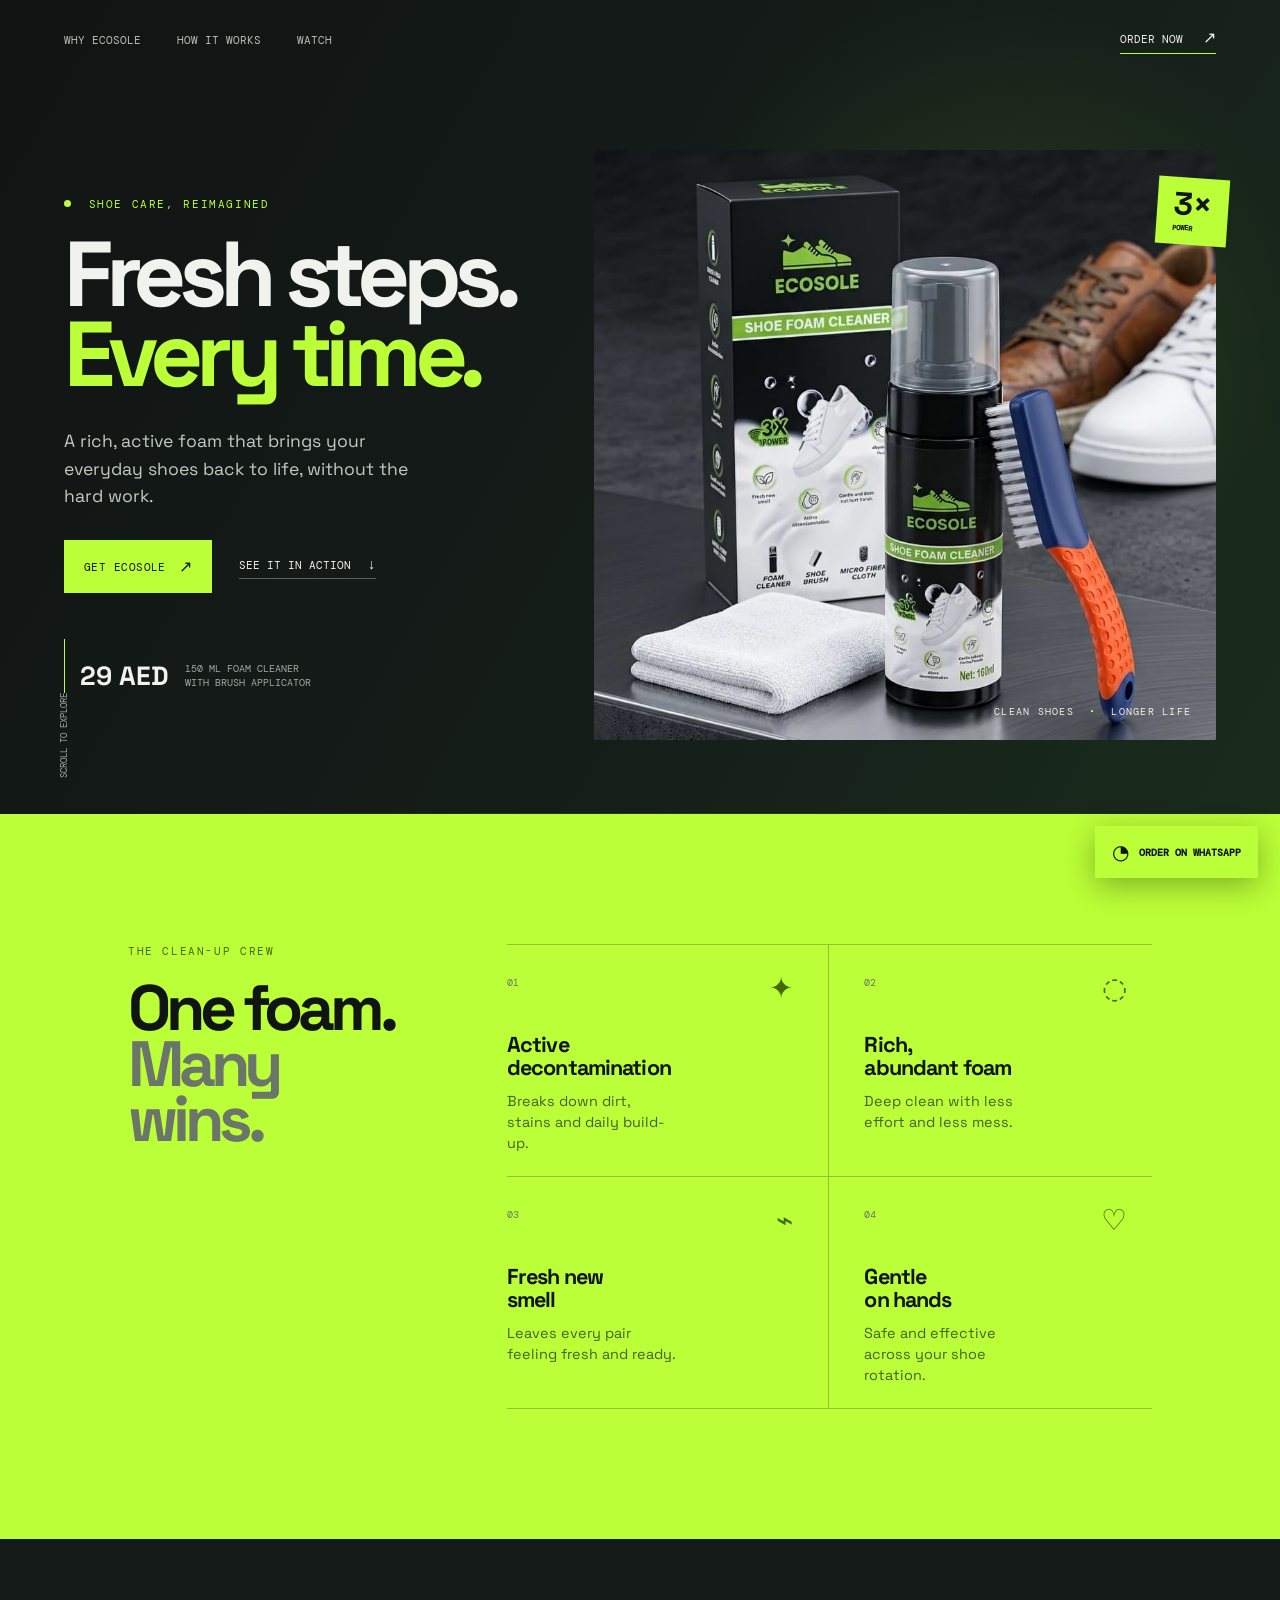
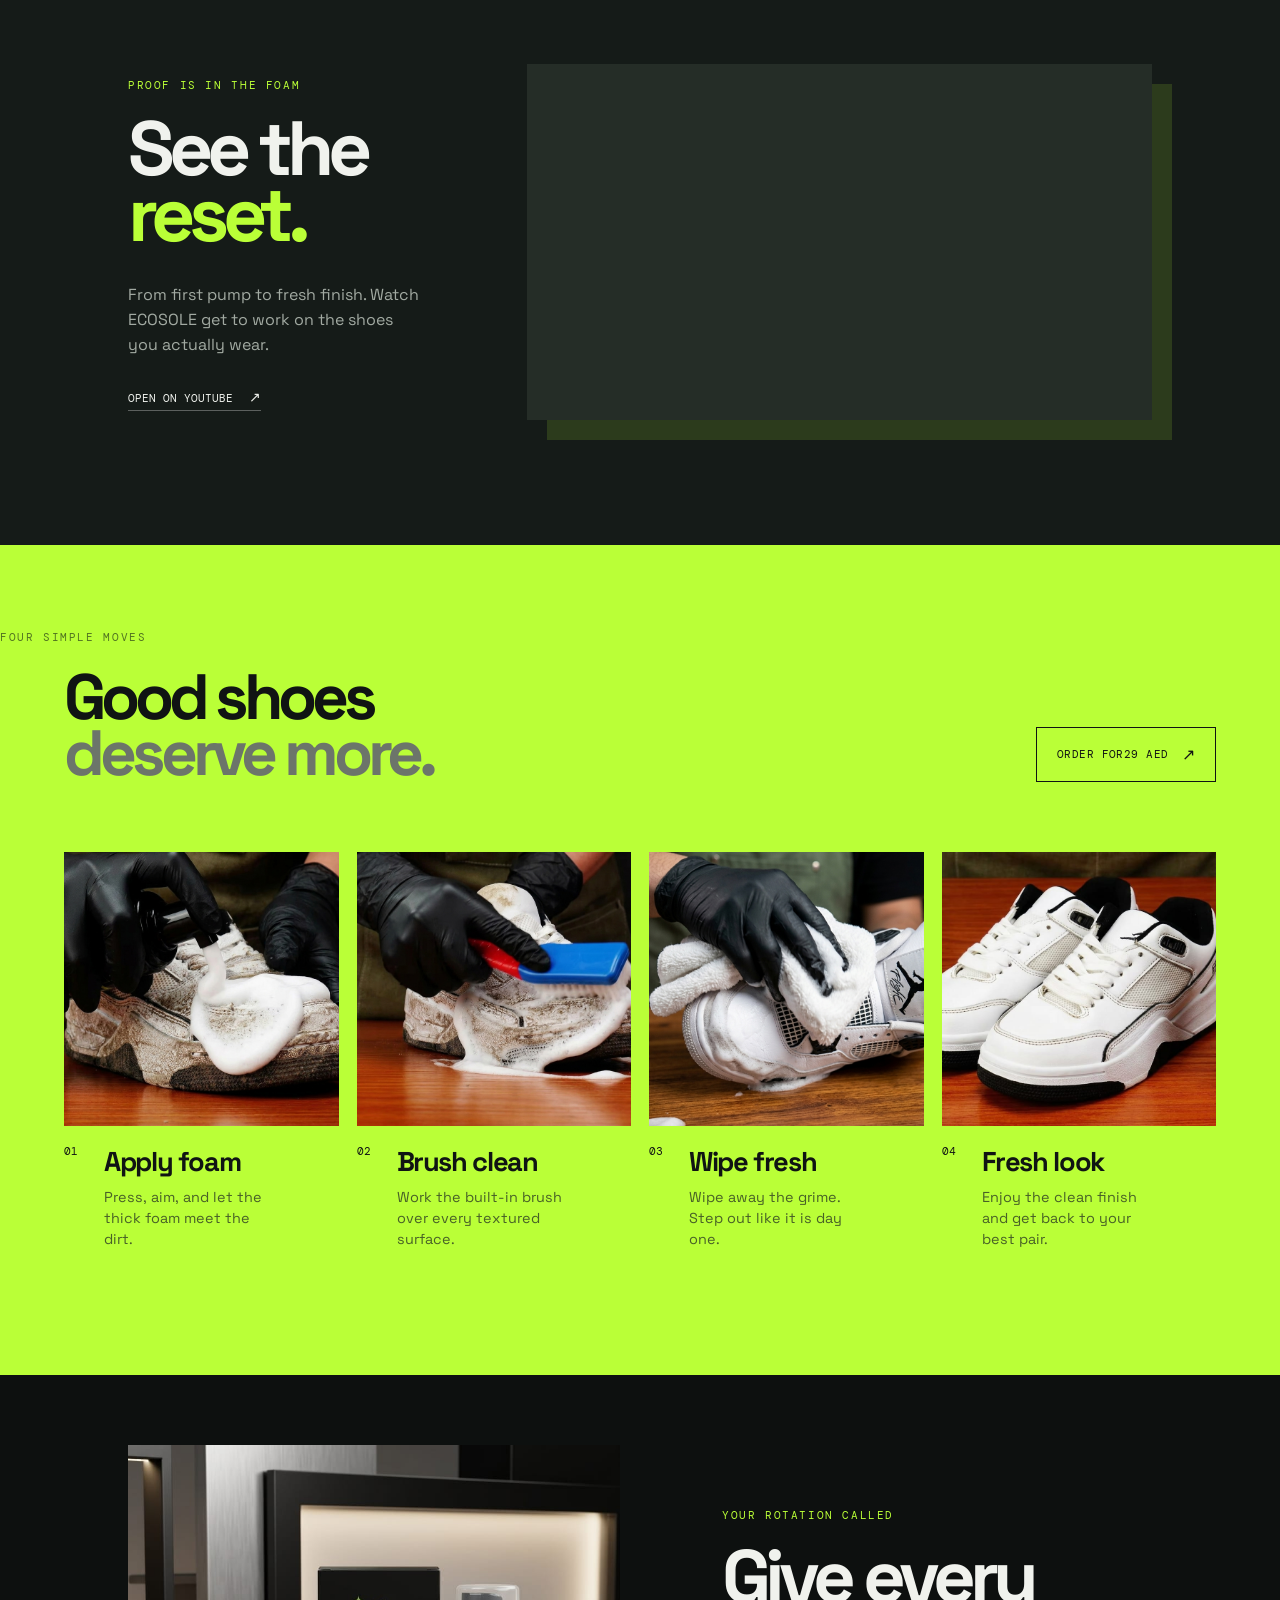
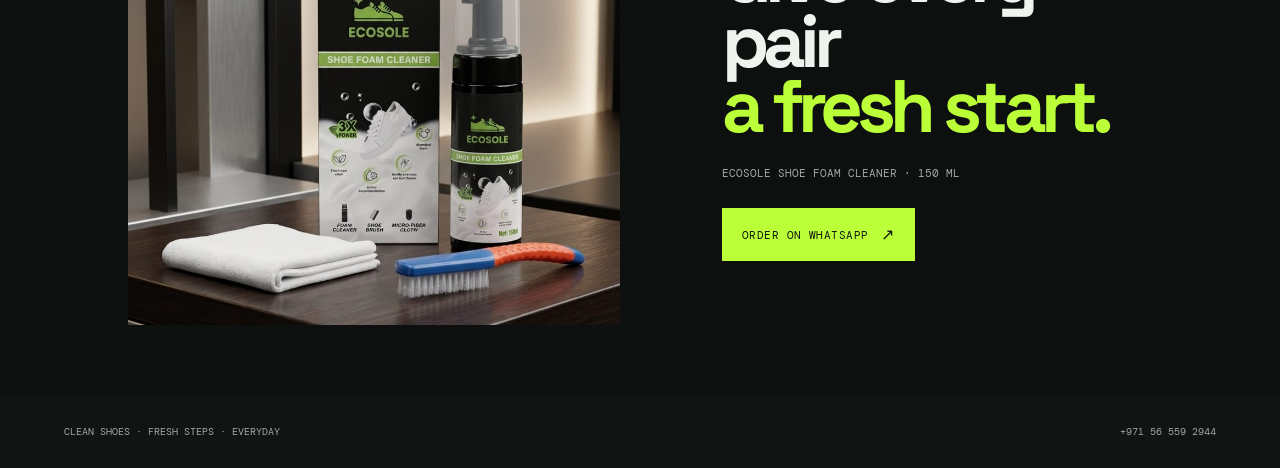
==== index.html @ e218233a "Update YouTube video link in index.html" ====
<!doctype html>
<html lang="en">
<head>
  <meta charset="UTF-8" />
  <meta name="viewport" content="width=device-width, initial-scale=1.0" />
  <meta name="description" content="ECOSOLE shoe cleaning foam. Fresh shoes, longer life. Order for 29 AED on WhatsApp." />
  <title>ECOSOLE | Fresh steps start here</title>
  <link rel="preconnect" href="https://fonts.googleapis.com" />
  <link rel="preconnect" href="https://fonts.gstatic.com" crossorigin />
  <link href="https://fonts.googleapis.com/css2?family=DM+Mono:wght@400;500&family=Space+Grotesk:wght@400;500;600;700&display=swap" rel="stylesheet" />
  <link rel="stylesheet" href="styles.css" />
  <style>
    .brand { align-items: center; background: var(--ink); display: flex; height: 80px; padding: 3px 10px; width: 280px; }
    .brand img { height: 100%; object-fit: contain; width: 100%; }
    .button [data-price] { font: inherit; margin: 0; }
    .site-footer .brand { height: 80px; margin: 0 auto; padding: 3px 10px; width: 280px; }
    .promise { background: var(--lime); color: var(--ink); }
    .promise .eyebrow { color: #456800; }
    .promise .benefit-grid, .promise .benefit { border-color: rgba(16, 20, 19, .25); }
    .promise .benefit p { color: #456128; }
    .promise .benefit-icon { color: #456800; }
    .four-steps { grid-template-columns: repeat(4, 1fr); }
    @media (max-width: 800px) {
      .brand { height: 64px; width: 220px; }
      .site-footer .brand { height: 64px; width: 220px; }
      .four-steps { display: block; }
    }
  </style>
</head>
<body>
  <header class="site-header">
    <nav class="nav-links" aria-label="Main navigation">
      <a href="#why">Why Ecosole</a>
      <a href="#how">How it works</a>
      <a href="#watch">Watch</a>
    </nav>
    <a class="header-order" data-order-link href="https://wa.me/971565592944?text=Hi%20ECOSOLE%2C%20I%27d%20like%20to%20order%20the%20shoe%20cleaning%20foam." target="_blank" rel="noopener">Order now <span>↗</span></a>
  </header>

  <main id="top">
    <section class="hero">
      <div class="hero-copy reveal">
        <p class="eyebrow"><span class="pulse"></span> Shoe care, reimagined</p>
        <h1>Fresh steps.<br /><em>Every time.</em></h1>
        <p class="hero-text">A rich, active foam that brings your everyday shoes back to life, without the hard work.</p>
        <div class="hero-actions">
          <a class="button button-lime" data-order-link href="https://wa.me/971565592944?text=Hi%20ECOSOLE%2C%20I%27d%20like%20to%20order%20the%20shoe%20cleaning%20foam." target="_blank" rel="noopener">Get ECOSOLE <span>↗</span></a>
          <a class="text-link" href="#watch">See it in action <span>↓</span></a>
        </div>
        <div class="hero-note"><strong data-price>29 AED</strong><span>150 ml foam cleaner<br />with brush applicator</span></div>
      </div>
      <div class="hero-visual reveal reveal-delay">
        <div class="hero-glow"></div>
        <div class="hero-tag">3×<small>POWER</small></div>
        <img src="photos/WhatsApp Image 2026-09-22 at 8.33.49 PM.jpeg" alt="ECOSOLE shoe foam cleaner with brush and shoe care kit" />
        <p class="image-caption">CLEAN SHOES <span>•</span> LONGER LIFE</p>
      </div>
      <div class="scroll-cue"><span>Scroll to explore</span><i></i></div>
    </section>

    <section class="promise" id="why">
      <div class="section-intro reveal"><p class="eyebrow">The clean-up crew</p><h2>One foam.<br /><span>Many wins.</span></h2></div>
      <div class="benefit-grid">
        <article class="benefit reveal"><span class="benefit-number">01</span><span class="benefit-icon">✦</span><h3>Active<br />decontamination</h3><p>Breaks down dirt, stains and daily build-up.</p></article>
        <article class="benefit reveal"><span class="benefit-number">02</span><span class="benefit-icon">◌</span><h3>Rich,<br />abundant foam</h3><p>Deep clean with less effort and less mess.</p></article>
        <article class="benefit reveal"><span class="benefit-number">03</span><span class="benefit-icon">⌁</span><h3>Fresh new<br />smell</h3><p>Leaves every pair feeling fresh and ready.</p></article>
        <article class="benefit reveal"><span class="benefit-number">04</span><span class="benefit-icon">♡</span><h3>Gentle<br />on hands</h3><p>Safe and effective across your shoe rotation.</p></article>
      </div>
    </section>

    <section class="watch-section" id="watch">
      <div class="video-copy reveal"><p class="eyebrow">Proof is in the foam</p><h2>See the<br /><em>reset.</em></h2><p>From first pump to fresh finish. Watch ECOSOLE get to work on the shoes you actually wear.</p><a class="text-link" href="https://youtu.be/kPIGdK2OjnY" target="_blank" rel="noopener">Open on YouTube <span>↗</span></a></div>
      <div class="video-frame reveal reveal-delay"><iframe src="https://www.youtube.com/watch?v=EBuabkDDf8o" title="ECOSOLE shoe cleaning foam product video" loading="lazy" allow="accelerometer; autoplay; clipboard-write; encrypted-media; gyroscope; picture-in-picture; web-share" allowfullscreen></iframe></div>
    </section>

    <section class="how-section" id="how">
      <div class="how-heading reveal"><p class="eyebrow">Four simple moves</p><h2>Good shoes<br /><span>deserve more.</span></h2><a class="button button-dark" data-order-link href="https://wa.me/971565592944?text=Hi%20ECOSOLE%2C%20I%27d%20like%20to%20order%20the%20shoe%20cleaning%20foam." target="_blank" rel="noopener">Order for <span data-price>29 AED</span> <span>↗</span></a></div>
      <div class="steps four-steps">
        <article class="step reveal"><div class="step-image"><img src="photos/WhatsApp Image 2026-09-22 at 8.33.51 PM.jpeg" alt="Applying ECOSOLE foam to a shoe" /></div><div class="step-meta"><span>01</span><h3>Apply foam</h3><p>Press, aim, and let the thick foam meet the dirt.</p></div></article>
        <article class="step reveal"><div class="step-image"><img src="photos/WhatsApp Image 2026-09-22 at 8.33.50 PM (2).jpeg" alt="Brushing a shoe with the ECOSOLE brush" /></div><div class="step-meta"><span>02</span><h3>Brush clean</h3><p>Work the built-in brush over every textured surface.</p></div></article>
        <article class="step reveal"><div class="step-image"><img src="photos/WhatsApp Image 2026-09-22 at 8.33.50 PM (1).jpeg" alt="ECOSOLE product kit with towel and brush" /></div><div class="step-meta"><span>03</span><h3>Wipe fresh</h3><p>Wipe away the grime. Step out like it is day one.</p></div></article>
        <article class="step reveal"><div class="step-image"><img src="photos/4.jpeg" alt="Fresh white shoes cleaned with ECOSOLE foam" /></div><div class="step-meta"><span>04</span><h3>Fresh look</h3><p>Enjoy the clean finish and get back to your best pair.</p></div></article>
      </div>
    </section>

    <section class="closing-cta">
      <div class="closing-image"><img src="photos/WhatsApp Image 2026-09-22 at 8.33.50 PM.jpeg" alt="ECOSOLE shoe foam cleaner product" /></div>
      <div class="closing-copy"><p class="eyebrow">Your rotation called</p><h2>Give every pair<br /><em>a fresh start.</em></h2><p>ECOSOLE Shoe Foam Cleaner · 150 ml</p><a class="button button-lime" data-order-link href="https://wa.me/971565592944?text=Hi%20ECOSOLE%2C%20I%27d%20like%20to%20order%20the%20shoe%20cleaning%20foam." target="_blank" rel="noopener">Order on WhatsApp <span>↗</span></a></div>
    </section>
  </main>

  <footer class="site-footer"><p>Clean shoes · fresh steps · everyday</p><a data-phone-link href="https://wa.me/971565592944" target="_blank" rel="noopener">+971 56 559 2944</a></footer>
  <a class="whatsapp-float" data-order-link href="https://wa.me/971565592944?text=Hi%20ECOSOLE%2C%20I%27d%20like%20to%20order%20the%20shoe%20cleaning%20foam." target="_blank" rel="noopener" aria-label="Order ECOSOLE on WhatsApp"><span>◔</span><b>Order on WhatsApp</b></a>
  <script src="script.js"></script>
</body>
</html>
---- styles.css ----
@import url('https://fonts.googleapis.com/css2?family=DM+Mono:wght@400;500&family=Space+Grotesk:wght@400;500;600;700&display=swap');

:root{--ink:#101413;--soft:#f0f2ed;--lime:#baff37;--muted:#a2aaa2;--line:rgba(255,255,255,.14);--display:'Space Grotesk',sans-serif;--mono:'DM Mono',monospace}*{box-sizing:border-box}html{scroll-behavior:smooth}body{margin:0;background:var(--ink);color:var(--soft);font-family:var(--display);font-size:16px}a{color:inherit;text-decoration:none}img{display:block;max-width:100%}.site-header{align-items:center;display:flex;height:80px;justify-content:space-between;padding:0 5vw;position:absolute;top:0;width:100%;z-index:5}.brand{font-size:1.05rem;font-weight:700;letter-spacing:.12em}.brand-mark{color:var(--lime);font-size:1.25rem;margin-right:7px}.nav-links{display:flex;gap:36px;color:#b8c0b8;font-family:var(--mono);font-size:.68rem;text-transform:uppercase}.nav-links a:hover,.site-footer a:hover{color:var(--lime)}.header-order{border-bottom:1px solid var(--lime);font-family:var(--mono);font-size:.68rem;padding-bottom:5px;text-transform:uppercase}.header-order span,.button span{font-size:1rem;margin-left:13px}.hero{background:radial-gradient(circle at 77% 37%,rgba(82,119,43,.28),transparent 28%),linear-gradient(120deg,#101413 0%,#151d19 58%,#192c1c 100%);display:grid;grid-template-columns:46% 54%;min-height:760px;overflow:hidden;padding:150px 5vw 74px;position:relative}.hero:after{background:linear-gradient(90deg,transparent,rgba(186,255,55,.12),transparent);content:'';height:1px;left:5vw;position:absolute;right:5vw;bottom:0}.hero-copy{align-self:center;max-width:550px;position:relative;z-index:2}.eyebrow{color:var(--lime);font-family:var(--mono);font-size:.67rem;letter-spacing:.15em;margin:0 0 23px;text-transform:uppercase}.pulse{background:var(--lime);border-radius:50%;display:inline-block;height:7px;margin-right:9px;vertical-align:1px;width:7px}.hero h1,.section-intro h2,.video-copy h2,.how-heading h2,.closing-copy h2{font-size:clamp(3.8rem,7.2vw,7.6rem);letter-spacing:-.08em;line-height:.87;margin:0}.hero h1 em,.video-copy em,.closing-copy em{color:var(--lime);font-style:normal}.hero-text{color:#c3cbc1;font-size:1.1rem;line-height:1.55;margin:34px 0 30px;max-width:380px}.hero-actions{align-items:center;display:flex;gap:27px}.button{align-items:center;display:inline-flex;font-family:var(--mono);font-size:.69rem;justify-content:center;letter-spacing:.04em;padding:16px 20px;text-transform:uppercase}.button-lime{background:var(--lime);color:var(--ink)}.button-lime:hover{background:#d0ff78}.button-dark{border:1px solid var(--ink);color:var(--ink)}.button-dark:hover{background:var(--ink);color:var(--soft)}.text-link{border-bottom:1px solid rgba(255,255,255,.3);font-family:var(--mono);font-size:.68rem;padding-bottom:5px;text-transform:uppercase}.text-link:hover{border-color:var(--lime);color:var(--lime)}.text-link span{font-size:.9rem;margin-left:9px}.hero-note{align-items:center;border-left:1px solid var(--lime);display:flex;gap:16px;margin-top:66px;padding-left:15px}.hero-note strong{font-size:1.65rem}.hero-note span{color:var(--muted);font-family:var(--mono);font-size:.62rem;line-height:1.45;text-transform:uppercase}.hero-visual{align-self:center;justify-self:end;max-width:650px;position:relative;width:100%}.hero-visual img{filter:saturate(1.1);height:590px;object-fit:cover;object-position:center;border-radius:1px;position:relative;width:100%}.hero-glow{background:var(--lime);border-radius:50%;filter:blur(80px);height:230px;opacity:.16;position:absolute;right:11%;top:25%;width:230px}.hero-tag{background:var(--lime);color:var(--ink);font-size:2rem;font-weight:700;line-height:.8;padding:14px 16px;position:absolute;right:-12px;top:28px;transform:rotate(4deg);z-index:2}.hero-tag small{display:block;font-family:var(--mono);font-size:.44rem;margin-top:8px}.image-caption{bottom:22px;font-family:var(--mono);font-size:.64rem;letter-spacing:.12em;margin:0;position:absolute;right:25px}.image-caption span{color:var(--lime);margin:0 8px}.scroll-cue{align-items:center;bottom:30px;color:var(--muted);display:flex;font-family:var(--mono);font-size:.58rem;gap:12px;left:5vw;position:absolute;text-transform:uppercase;transform:rotate(-90deg);transform-origin:left center}.scroll-cue i{background:var(--lime);height:1px;width:42px}.promise{background:var(--soft);color:var(--ink);display:grid;gap:8vw;grid-template-columns:27% 1fr;padding:130px 10vw}.section-intro h2,.how-heading h2{font-size:clamp(3rem,5vw,5.5rem)}.section-intro h2 span,.how-heading h2 span{color:#6c756a}.benefit-grid{border-top:1px solid #cbd0c9;display:grid;grid-template-columns:1fr 1fr}.benefit{border-bottom:1px solid #cbd0c9;min-height:230px;padding:25px 25px 22px 0;position:relative}.benefit:nth-child(odd){border-right:1px solid #cbd0c9;padding-right:35px}.benefit:nth-child(even){padding-left:35px}.benefit-number{color:#6c756a;font-family:var(--mono);font-size:.64rem}.benefit-icon{color:#7bc500;float:right;font-size:1.8rem}.benefit h3{font-size:1.35rem;letter-spacing:-.04em;line-height:1.05;margin:43px 0 12px}.benefit p,.step p{color:#727a72;font-size:.9rem;line-height:1.45;margin:0;max-width:170px}.watch-section{align-items:center;background:#151b18;display:grid;gap:8vw;grid-template-columns:29% 1fr;padding:125px 10vw}.video-copy h2{font-size:clamp(3.5rem,6vw,6rem);margin-bottom:35px}.video-copy>p:not(.eyebrow){color:var(--muted);line-height:1.55;margin:0 0 28px}.video-frame{aspect-ratio:16/9;background:#252d27;box-shadow:20px 20px 0 rgba(186,255,55,.14);width:100%}.video-frame iframe{border:0;height:100%;width:100%}.how-section{background:var(--lime);color:var(--ink);padding:125px 5vw}.how-heading{align-items:end;display:flex;justify-content:space-between;margin-bottom:70px}.how-heading .eyebrow{color:#527521;left:0;position:absolute;transform:translateY(-115px)}.steps{display:grid;gap:18px;grid-template-columns:repeat(3,1fr)}.step-image{aspect-ratio:1/1;overflow:hidden}.step-image img{height:100%;object-fit:cover;transition:transform .5s;width:100%}.step:hover .step-image img{transform:scale(1.04)}.step-meta{display:grid;grid-template-columns:40px 1fr;margin-top:18px}.step-meta span{font-family:var(--mono);font-size:.68rem}.step h3{font-size:1.7rem;letter-spacing:-.05em;margin:0 0 8px}.step p{color:#486127;grid-column:2}.closing-cta{align-items:center;background:#0d100f;display:grid;grid-template-columns:48% 1fr;min-height:620px;padding:70px 10vw}.closing-image{height:480px;overflow:hidden}.closing-image img{height:100%;object-fit:cover;width:100%}.closing-copy{padding-left:8vw}.closing-copy h2{font-size:clamp(3.5rem,5.8vw,6rem);margin-bottom:27px}.closing-copy>p:not(.eyebrow){color:var(--muted);font-family:var(--mono);font-size:.7rem;margin:0 0 28px;text-transform:uppercase}.site-footer{align-items:center;color:var(--muted);display:flex;font-family:var(--mono);font-size:.63rem;justify-content:space-between;padding:30px 5vw;text-transform:uppercase}.site-footer p{margin:0}.whatsapp-float{align-items:center;background:var(--lime);bottom:22px;box-shadow:0 8px 30px rgba(0,0,0,.3);color:var(--ink);display:flex;font-family:var(--mono);font-size:.65rem;gap:10px;padding:13px 17px;position:fixed;right:22px;text-transform:uppercase;z-index:10}.whatsapp-float span{font-size:1.25rem}.whatsapp-float:hover{background:#d0ff78}.reveal{opacity:0;transform:translateY(22px);transition:opacity .8s ease,transform .8s ease}.reveal.visible{opacity:1;transform:none}.reveal-delay{transition-delay:.18s}@media(max-width:800px){.site-header{height:68px;padding:0 6vw}.nav-links{display:none}.header-order{font-size:.58rem}.hero{display:block;min-height:auto;padding:125px 6vw 80px}.hero-copy{padding-bottom:48px}.hero h1{font-size:clamp(4rem,17vw,6rem)}.hero-text{font-size:1rem;margin-top:27px}.hero-actions{align-items:flex-start;flex-direction:column;gap:20px}.hero-note{margin-top:40px}.hero-visual img{height:470px}.hero-tag{right:-8px;top:18px}.scroll-cue{display:none}.promise,.watch-section{display:block;padding:85px 7vw}.section-intro{margin-bottom:55px}.benefit{min-height:185px}.benefit h3{font-size:1.15rem;margin-top:32px}.benefit p{font-size:.8rem}.watch-section .video-copy{margin-bottom:55px}.video-frame{box-shadow:12px 12px 0 rgba(186,255,55,.14)}.how-section{padding:90px 7vw}.how-heading{align-items:flex-start;display:block;margin-bottom:55px}.how-heading .eyebrow{margin-bottom:23px;position:static;transform:none}.how-heading .button{margin-top:35px}.steps{display:block}.step{margin-bottom:50px}.step-image{aspect-ratio:1.2}.closing-cta{display:flex;flex-direction:column;padding:60px 7vw 90px}.closing-image{height:350px;order:2;width:100%}.closing-copy{order:1;padding:0 0 50px}.closing-copy h2{font-size:clamp(3.2rem,14vw,5rem)}.site-footer{align-items:flex-start;flex-direction:column;gap:20px;padding:28px 7vw 90px}.whatsapp-float{bottom:15px;left:15px;justify-content:center;right:15px}.whatsapp-float b{font-weight:500}}
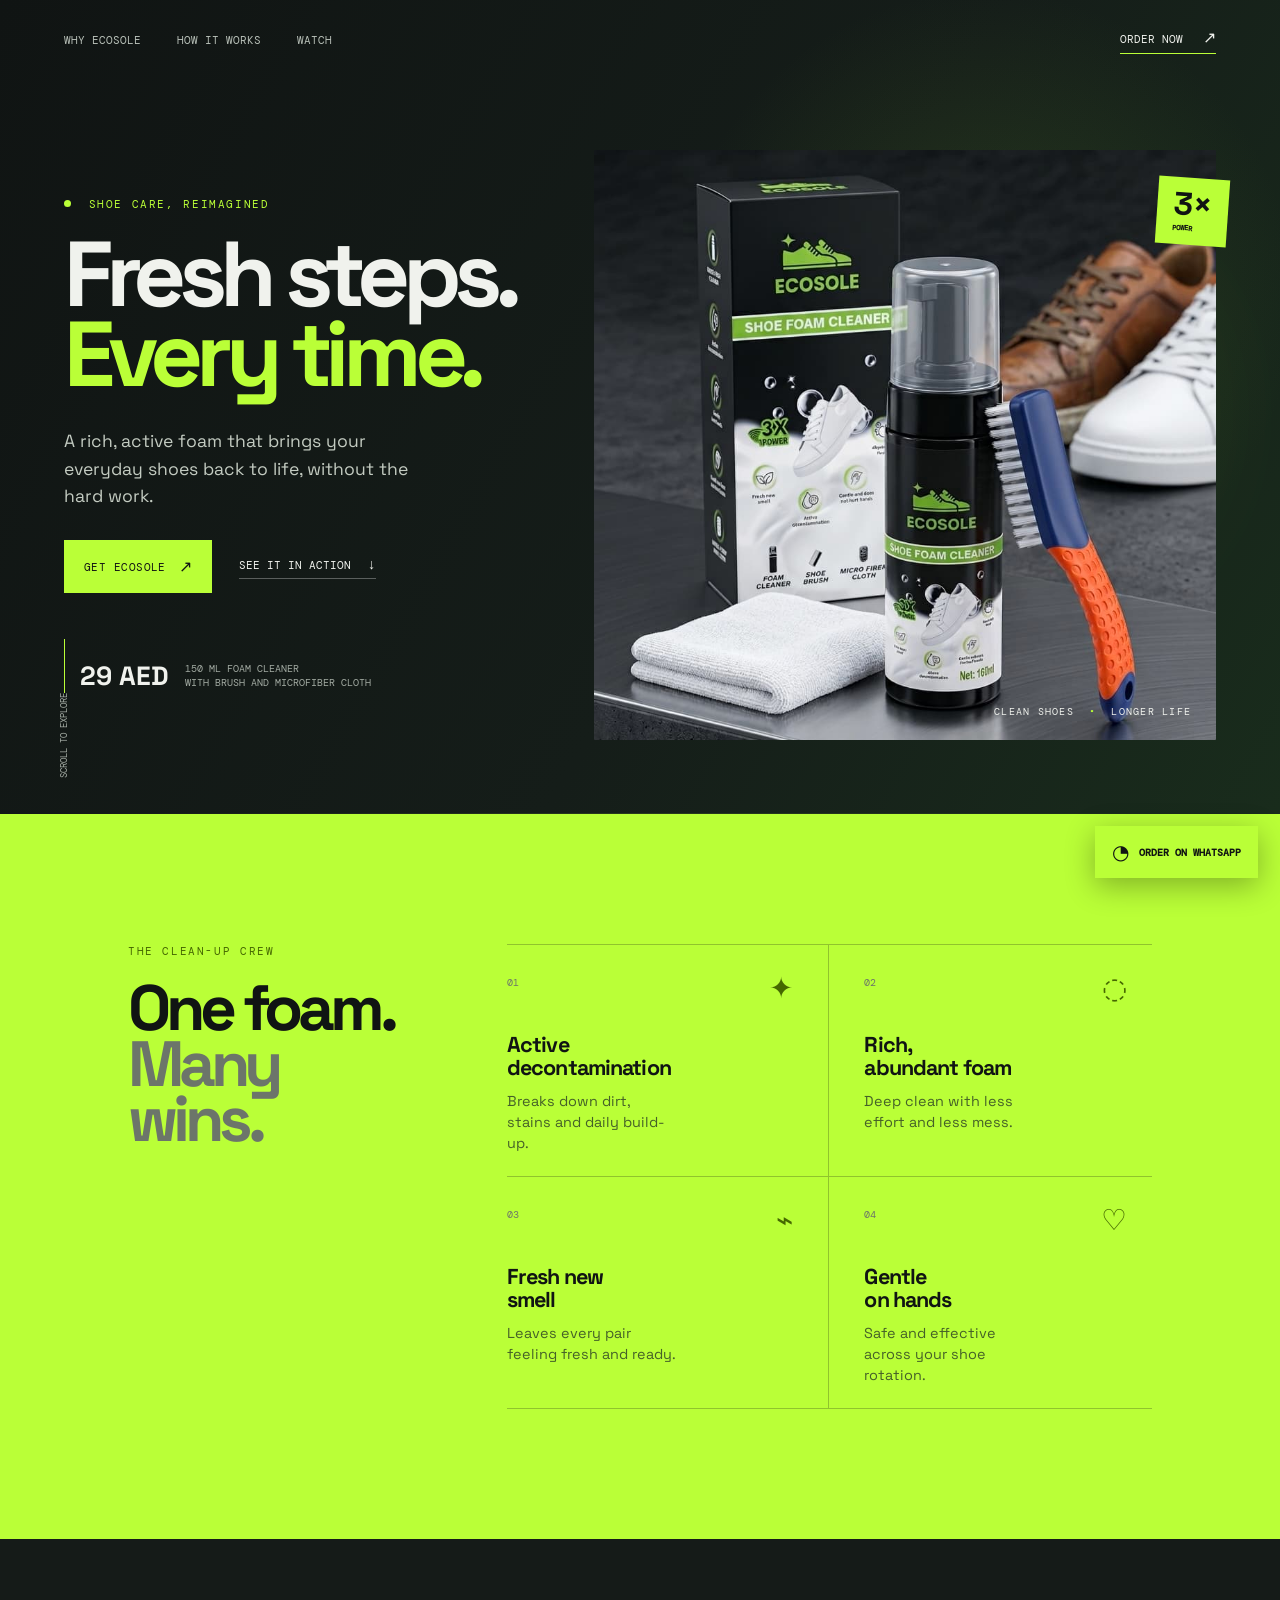
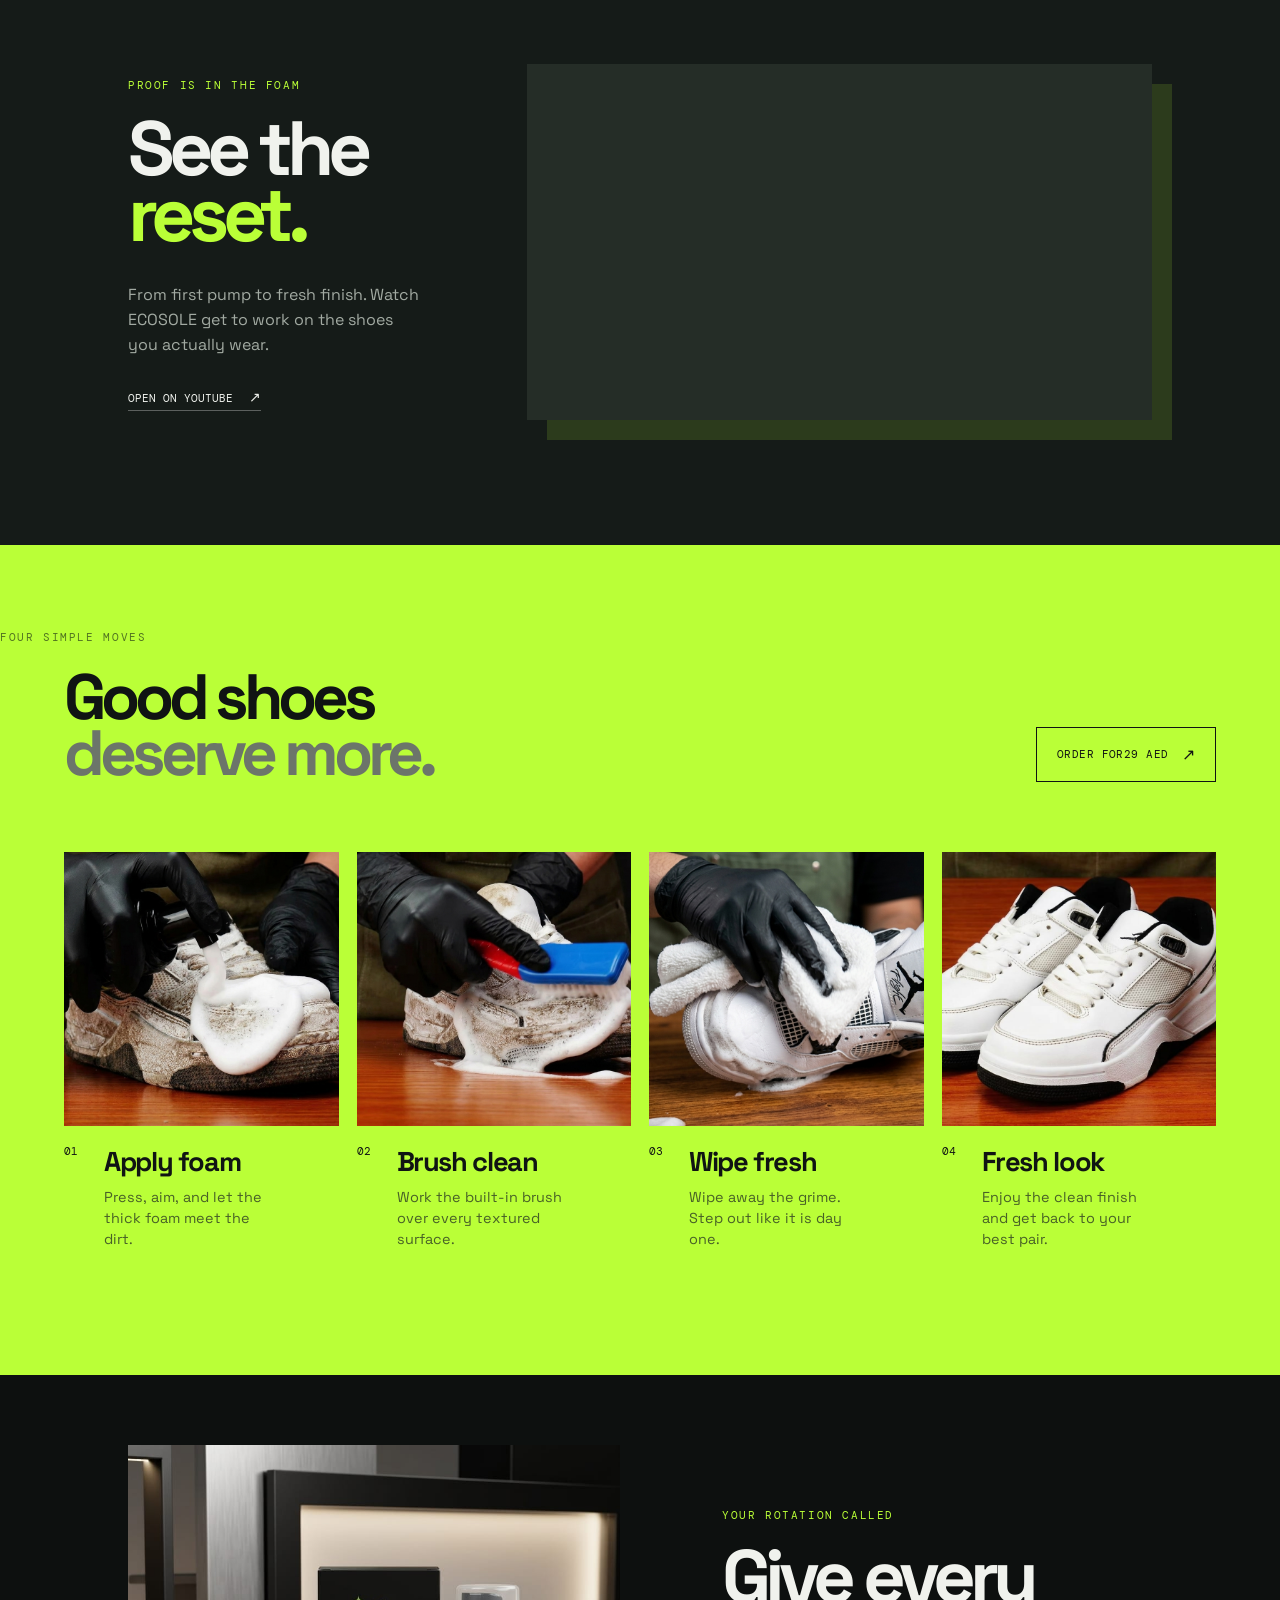
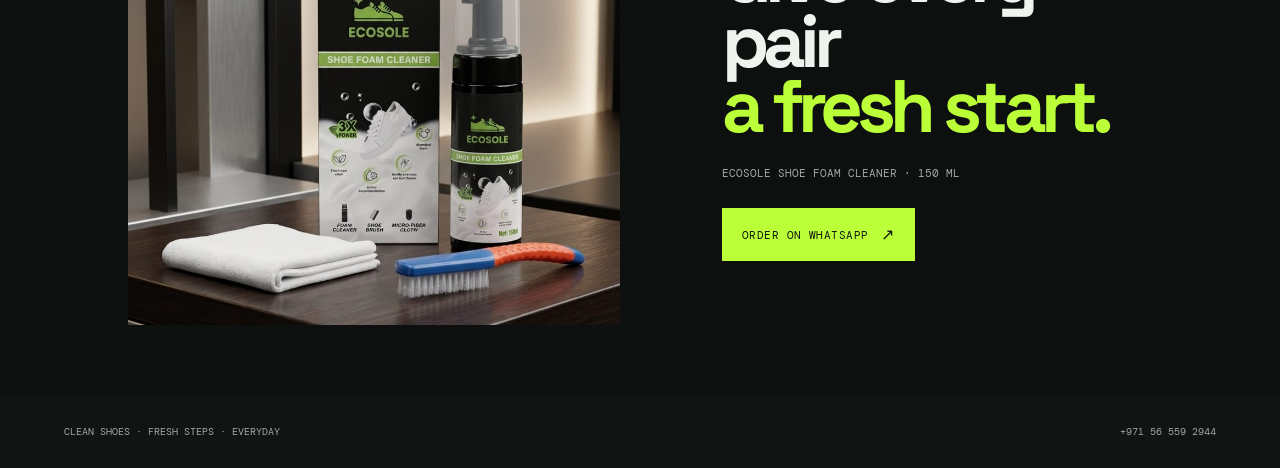
==== commit 76723029: "Modify hero-note to mention microfiber cloth Updated product description to include microfiber cloth" ====
--- a/index.html
+++ b/index.html
@@ -47,7 +47,7 @@
           <a class="button button-lime" data-order-link href="https://wa.me/971565592944?text=Hi%20ECOSOLE%2C%20I%27d%20like%20to%20order%20the%20shoe%20cleaning%20foam." target="_blank" rel="noopener">Get ECOSOLE <span>↗</span></a>
           <a class="text-link" href="#watch">See it in action <span>↓</span></a>
         </div>
-        <div class="hero-note"><strong data-price>29 AED</strong><span>150 ml foam cleaner<br />with brush applicator</span></div>
+        <div class="hero-note"><strong data-price>29 AED</strong><span>150 ml foam cleaner<br />with brush and microfiber cloth</span></div>
       </div>
       <div class="hero-visual reveal reveal-delay">
         <div class="hero-glow"></div>
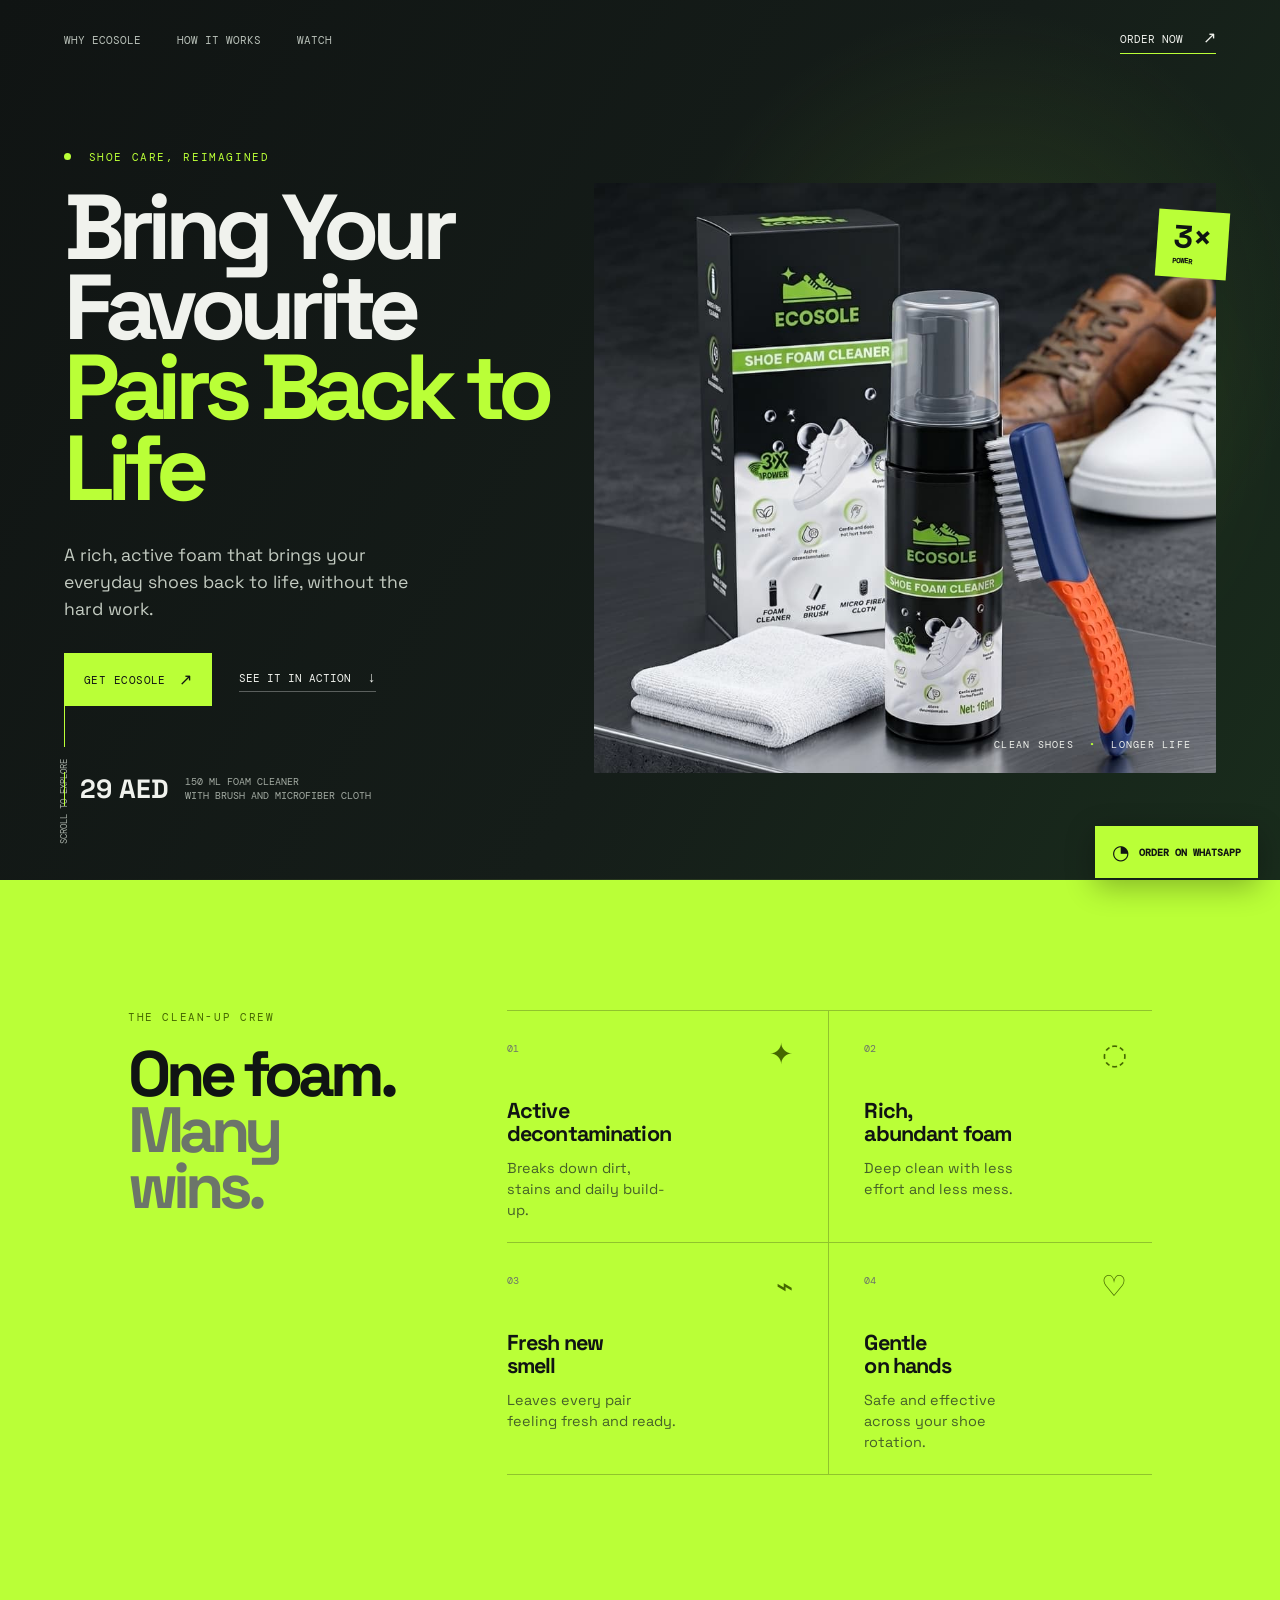
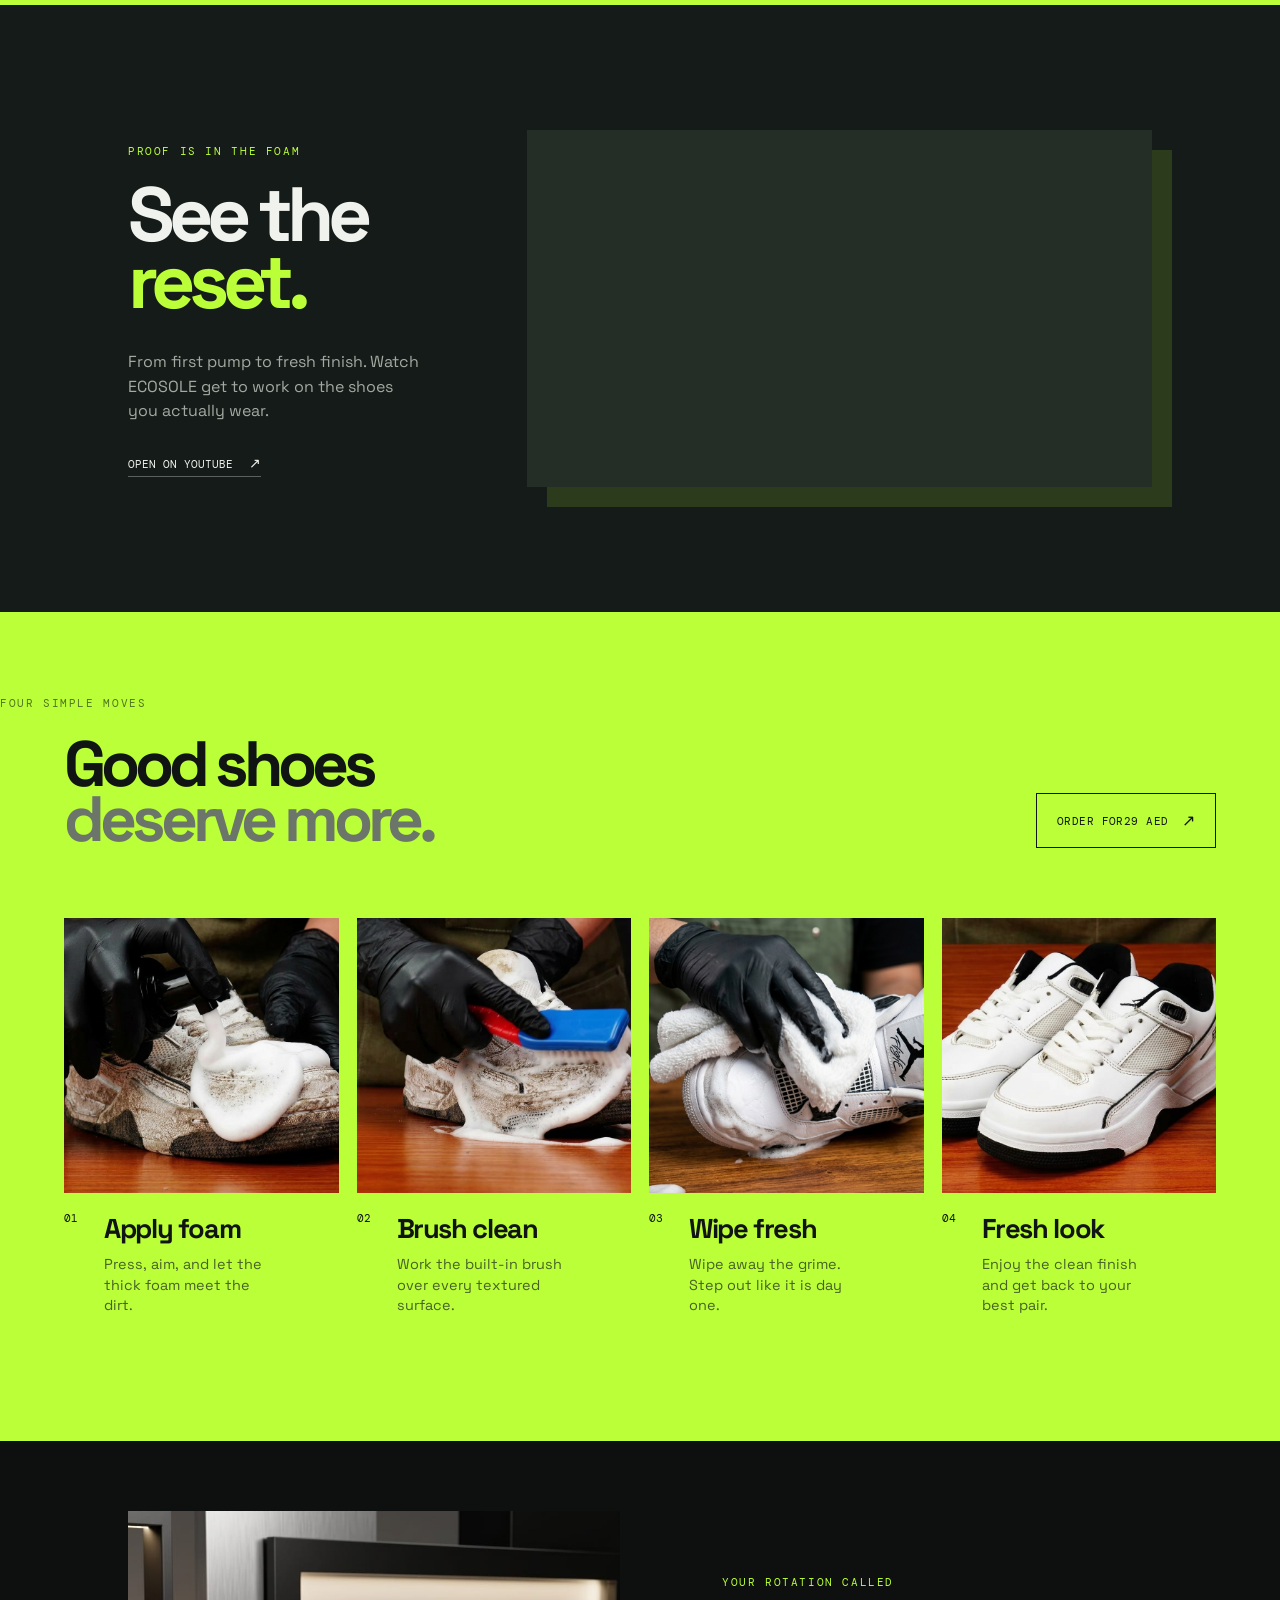
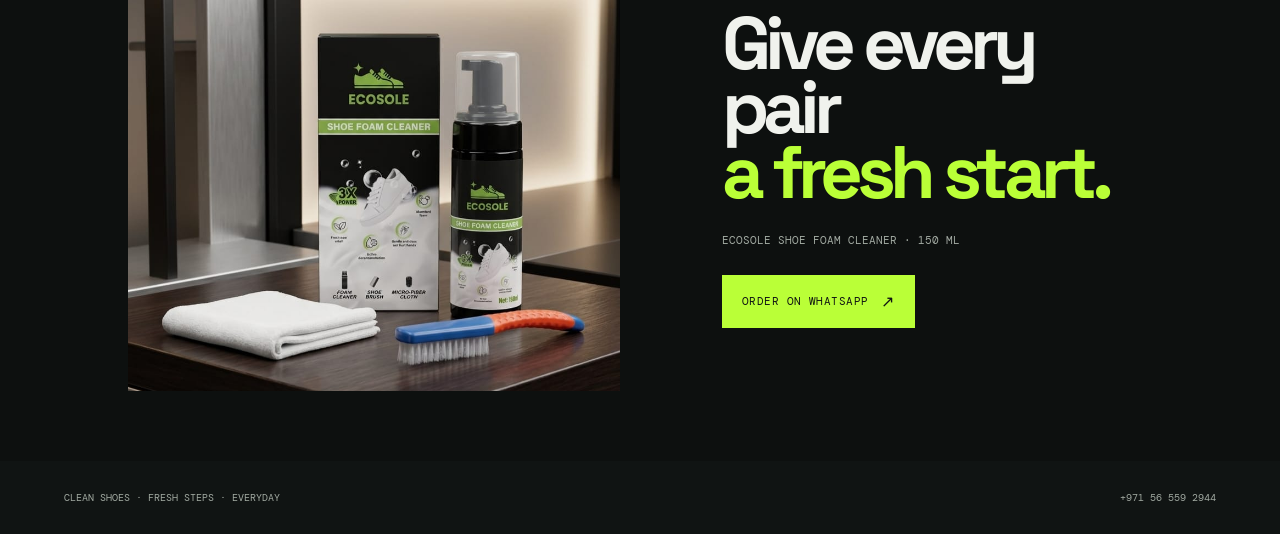
==== commit 4f4dd72d: "Add files via upload" ====
--- a/index.html
+++ b/index.html
@@ -4,6 +4,13 @@
   <meta charset="UTF-8" />
   <meta name="viewport" content="width=device-width, initial-scale=1.0" />
   <meta name="description" content="ECOSOLE shoe cleaning foam. Fresh shoes, longer life. Order for 29 AED on WhatsApp." />
+  <meta property="og:type" content="website" />
+  <meta property="og:url" content="https://ecosolestore.com/" />
+  <meta property="og:title" content="ECOSOLE | Fresh steps start here" />
+  <meta property="og:description" content="ECOSOLE shoe cleaning foam for fresh shoes and longer life. Order for 29 AED." />
+  <meta property="og:image" content="https://ecosolestore.com/photos/WhatsApp%20Image%202026-09-22%20at%208.33.49%20PM.jpeg" />
+  <meta property="og:image:alt" content="ECOSOLE shoe foam cleaner with brush and shoe care kit" />
+  <meta name="twitter:card" content="summary_large_image" />
   <title>ECOSOLE | Fresh steps start here</title>
   <link rel="preconnect" href="https://fonts.googleapis.com" />
   <link rel="preconnect" href="https://fonts.gstatic.com" crossorigin />
@@ -41,7 +48,7 @@
     <section class="hero">
       <div class="hero-copy reveal">
         <p class="eyebrow"><span class="pulse"></span> Shoe care, reimagined</p>
-        <h1>Fresh steps.<br /><em>Every time.</em></h1>
+        <h1>Bring Your Favourite<br /><em>Pairs Back to Life</em></h1>
         <p class="hero-text">A rich, active foam that brings your everyday shoes back to life, without the hard work.</p>
         <div class="hero-actions">
           <a class="button button-lime" data-order-link href="https://wa.me/971565592944?text=Hi%20ECOSOLE%2C%20I%27d%20like%20to%20order%20the%20shoe%20cleaning%20foam." target="_blank" rel="noopener">Get ECOSOLE <span>↗</span></a>
@@ -69,8 +76,8 @@
     </section>
 
     <section class="watch-section" id="watch">
-      <div class="video-copy reveal"><p class="eyebrow">Proof is in the foam</p><h2>See the<br /><em>reset.</em></h2><p>From first pump to fresh finish. Watch ECOSOLE get to work on the shoes you actually wear.</p><a class="text-link" href="https://youtu.be/kPIGdK2OjnY" target="_blank" rel="noopener">Open on YouTube <span>↗</span></a></div>
-      <div class="video-frame reveal reveal-delay"><iframe src="https://www.youtube.com/watch?v=EBuabkDDf8o" title="ECOSOLE shoe cleaning foam product video" loading="lazy" allow="accelerometer; autoplay; clipboard-write; encrypted-media; gyroscope; picture-in-picture; web-share" allowfullscreen></iframe></div>
+      <div class="video-copy reveal"><p class="eyebrow">Proof is in the foam</p><h2>See the<br /><em>reset.</em></h2><p>From first pump to fresh finish. Watch ECOSOLE get to work on the shoes you actually wear.</p><a class="text-link" href="https://youtu.be/EBuabkDDf8o" target="_blank" rel="noopener">Open on YouTube <span>↗</span></a></div>
+      <div class="video-frame reveal reveal-delay"><iframe src="https://www.youtube.com/embed/EBuabkDDf8o?rel=0" title="ECOSOLE shoe cleaning foam product video" loading="lazy" allow="accelerometer; autoplay; clipboard-write; encrypted-media; gyroscope; picture-in-picture; web-share" allowfullscreen></iframe></div>
     </section>
 
     <section class="how-section" id="how">
@@ -93,4 +100,4 @@
   <a class="whatsapp-float" data-order-link href="https://wa.me/971565592944?text=Hi%20ECOSOLE%2C%20I%27d%20like%20to%20order%20the%20shoe%20cleaning%20foam." target="_blank" rel="noopener" aria-label="Order ECOSOLE on WhatsApp"><span>◔</span><b>Order on WhatsApp</b></a>
   <script src="script.js"></script>
 </body>
-</html>
+</html>
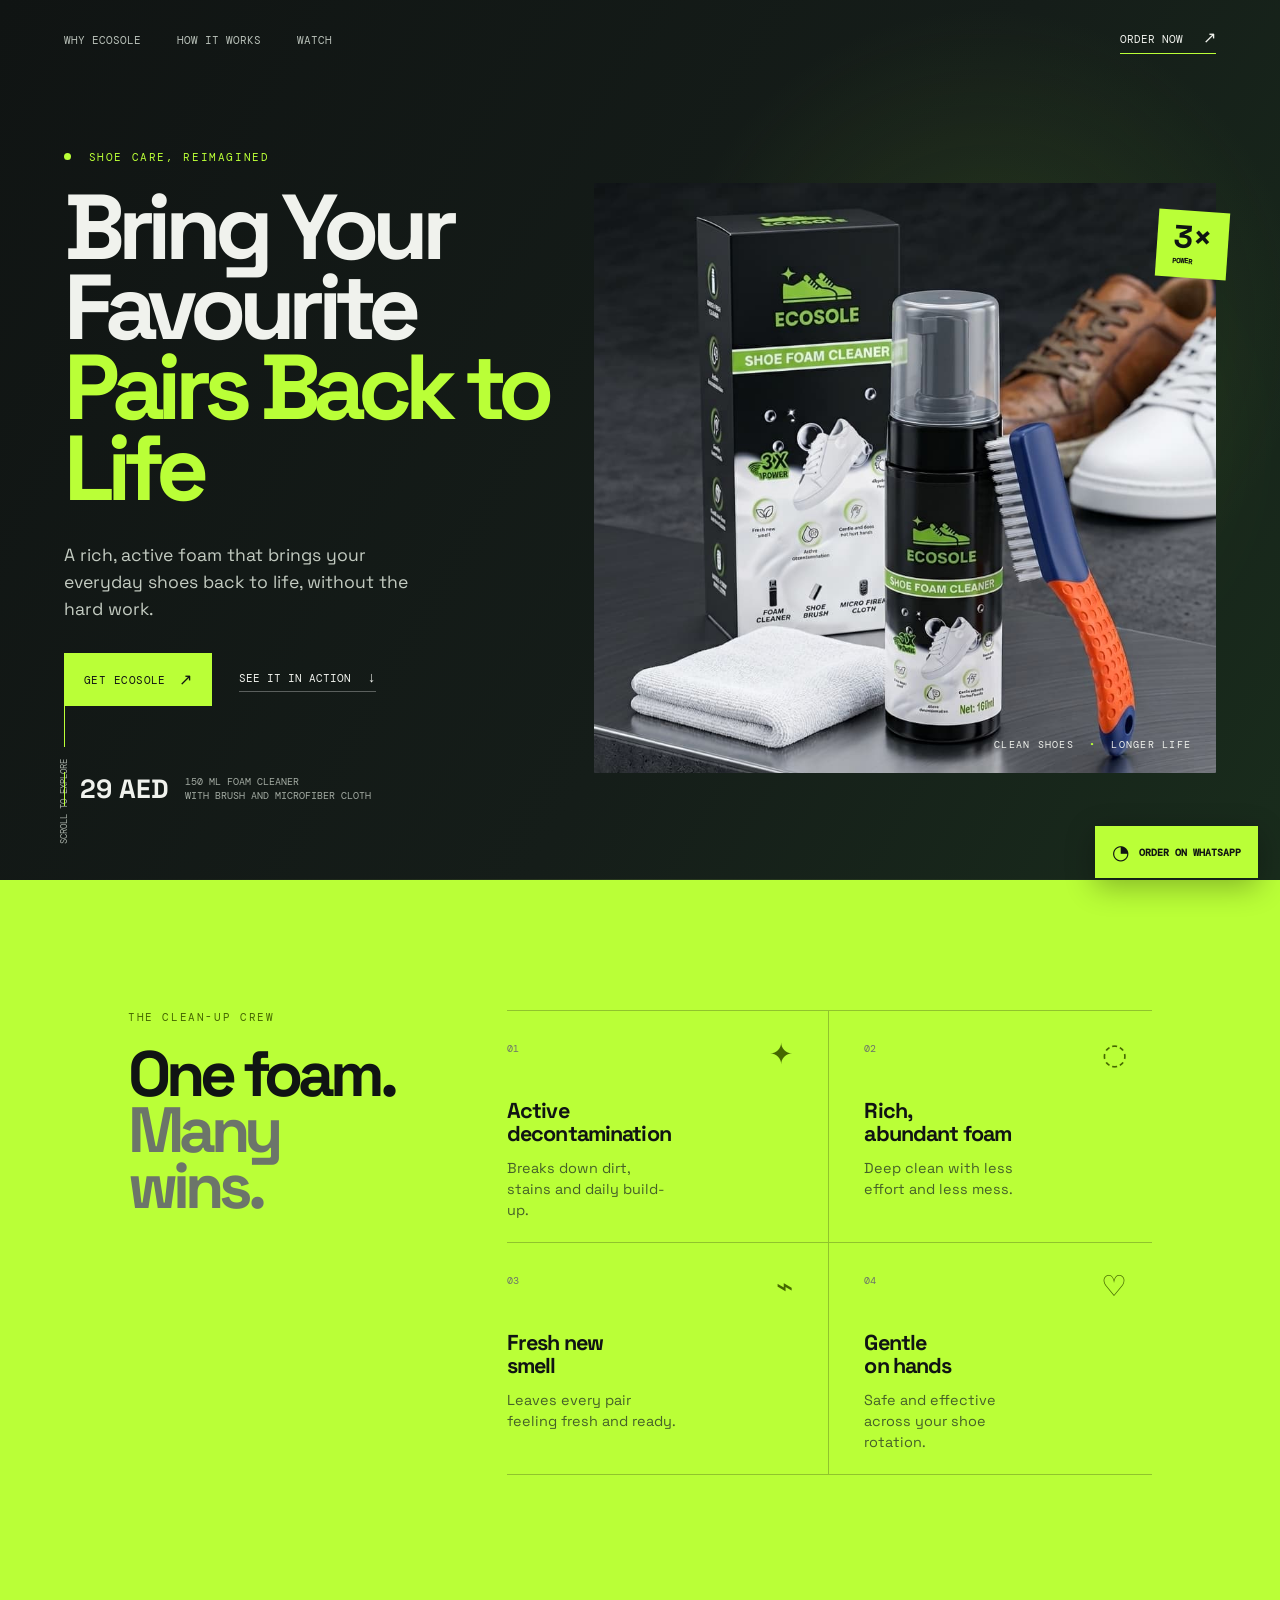
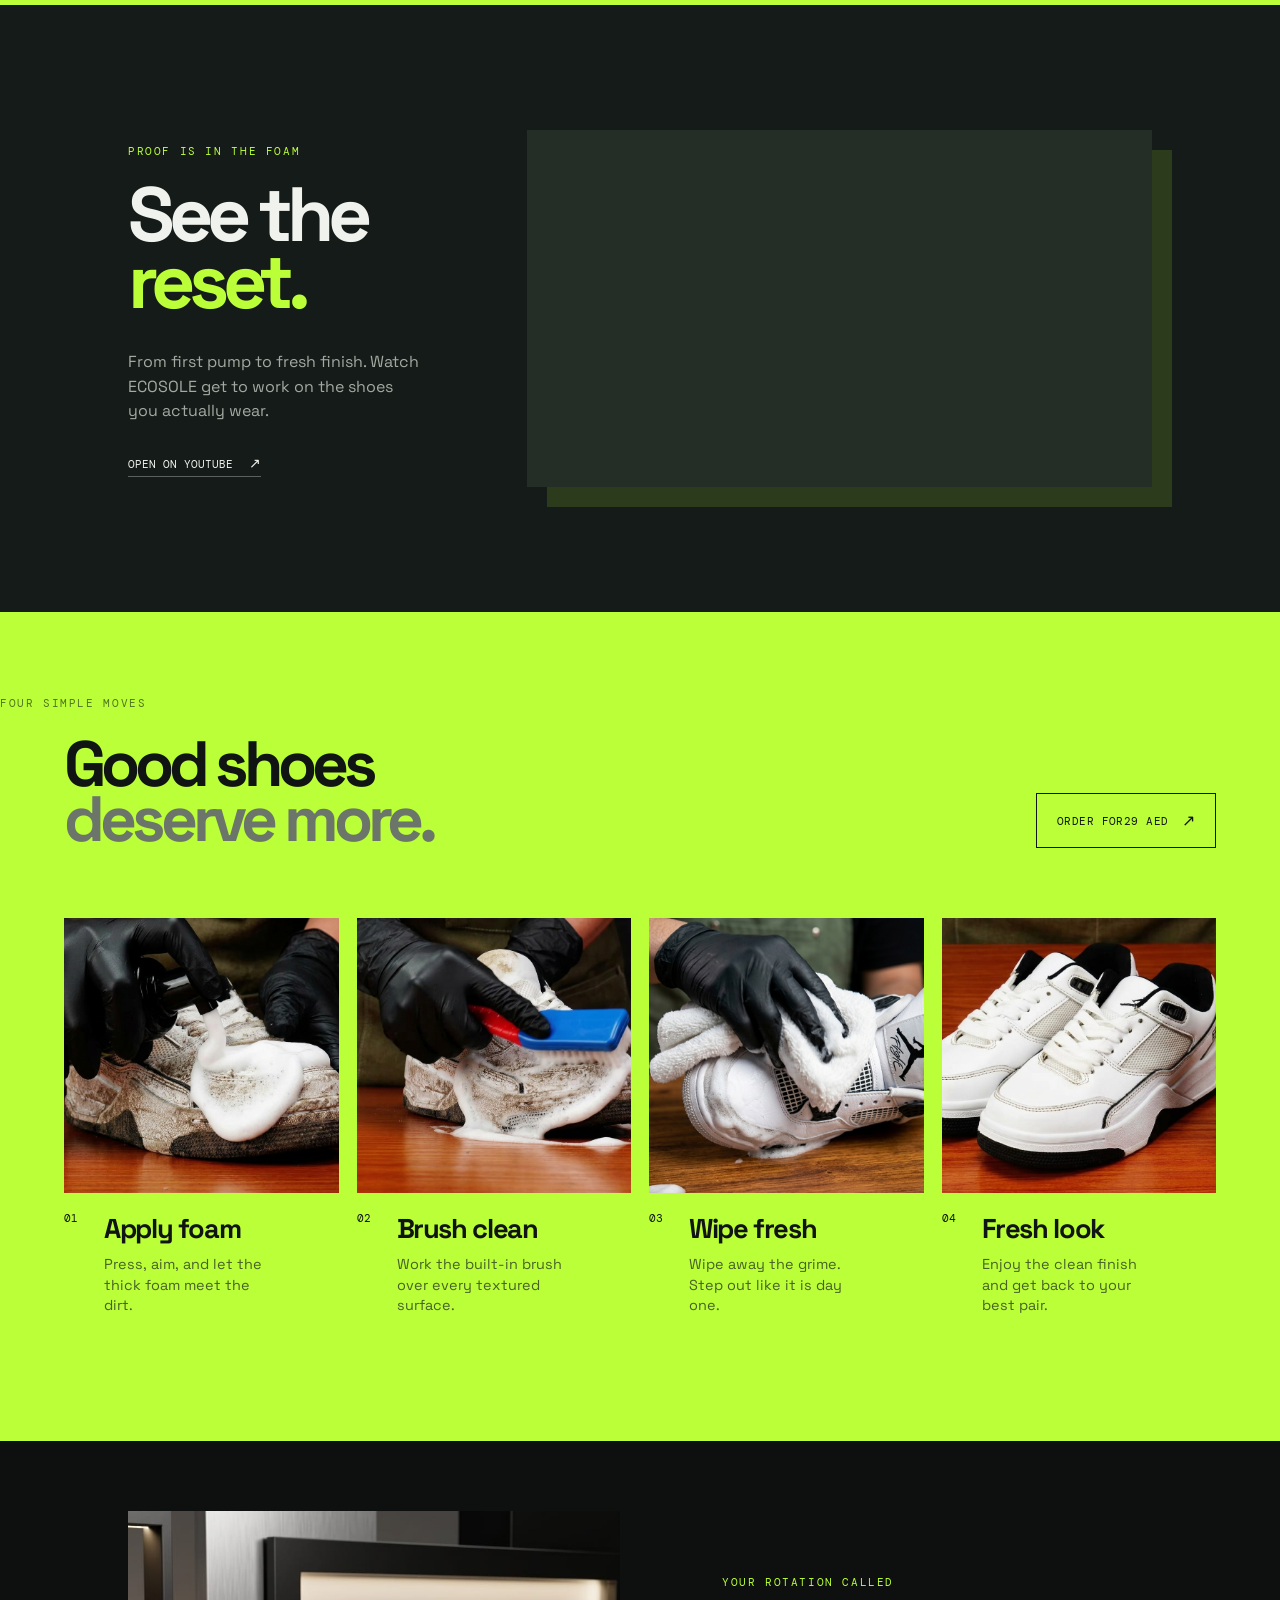
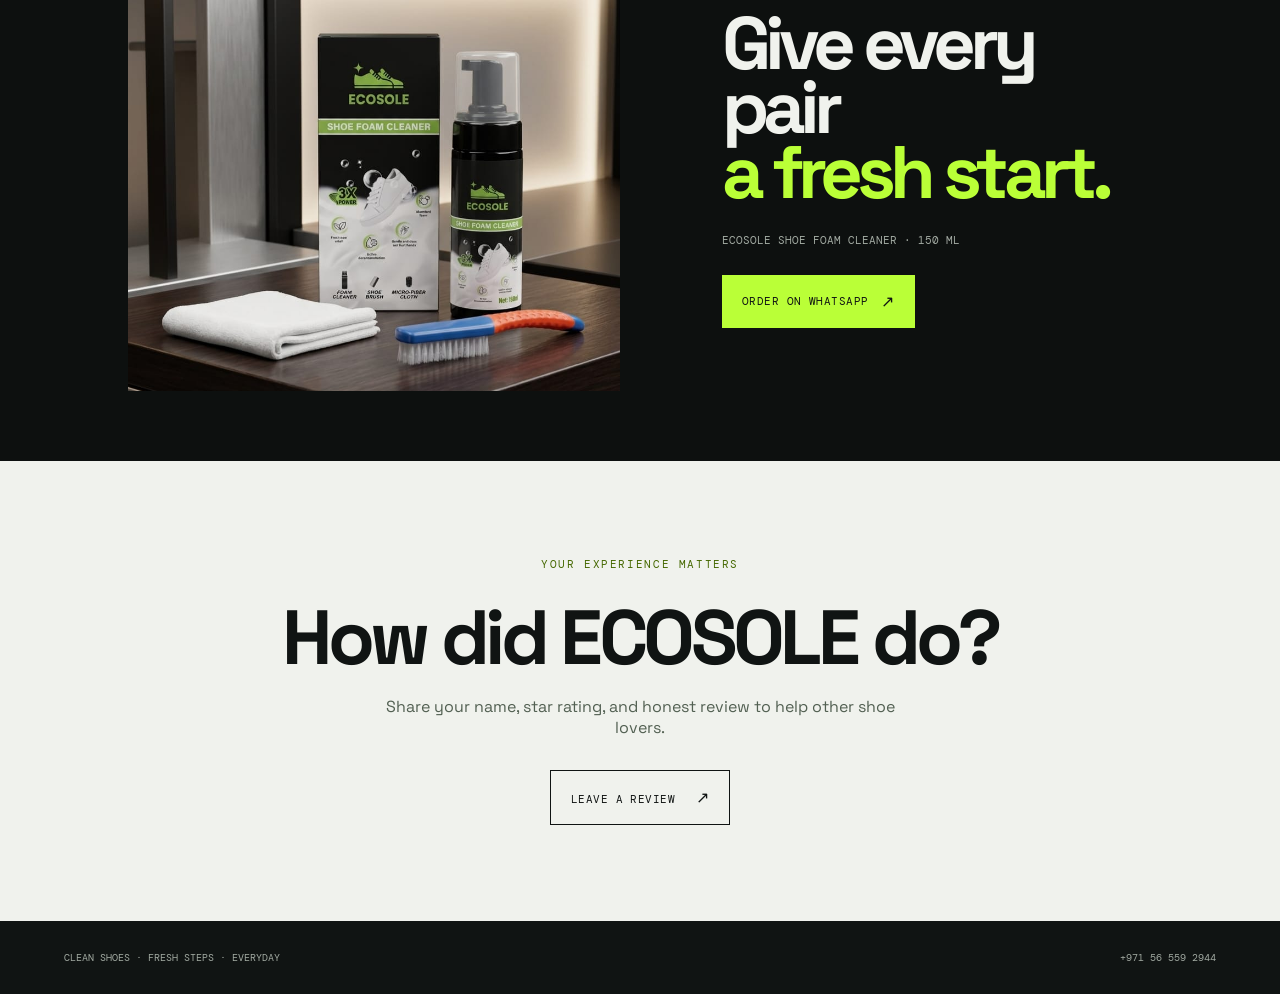
==== commit 884a6ed8: "Add files via upload" ====
--- a/index.html
+++ b/index.html
@@ -27,6 +27,11 @@
     .promise .benefit p { color: #456128; }
     .promise .benefit-icon { color: #456800; }
     .four-steps { grid-template-columns: repeat(4, 1fr); }
+    .review-section { background: var(--soft); color: var(--ink); padding: 96px 5vw; text-align: center; }
+    .review-section .eyebrow { color: #456800; }
+    .review-section h2 { font-size: clamp(2.8rem, 6vw, 6rem); letter-spacing: -.06em; line-height: .9; margin: 0 auto 24px; max-width: 760px; }
+    .review-section p { color: #526052; margin: 0 auto 32px; max-width: 520px; }
+    .review-section .button { display: inline-block; }
     @media (max-width: 800px) {
       .brand { height: 64px; width: 220px; }
       .site-footer .brand { height: 64px; width: 220px; }
@@ -94,6 +99,13 @@
       <div class="closing-image"><img src="photos/WhatsApp Image 2026-09-22 at 8.33.50 PM.jpeg" alt="ECOSOLE shoe foam cleaner product" /></div>
       <div class="closing-copy"><p class="eyebrow">Your rotation called</p><h2>Give every pair<br /><em>a fresh start.</em></h2><p>ECOSOLE Shoe Foam Cleaner · 150 ml</p><a class="button button-lime" data-order-link href="https://wa.me/971565592944?text=Hi%20ECOSOLE%2C%20I%27d%20like%20to%20order%20the%20shoe%20cleaning%20foam." target="_blank" rel="noopener">Order on WhatsApp <span>↗</span></a></div>
     </section>
+
+    <section class="review-section" id="reviews">
+      <p class="eyebrow">Your experience matters</p>
+      <h2>How did ECOSOLE do?</h2>
+      <p>Share your name, star rating, and honest review to help other shoe lovers.</p>
+      <a class="button button-dark" href="https://docs.google.com/forms/d/e/1FAIpQLSc9GKesQeW9SdM3x78wxmluV75LfEYIMtJqB6cYkP-xwOObiQ/viewform?usp=publish-editor" target="_blank" rel="noopener">Leave a review <span>↗</span></a>
+    </section>
   </main>
 
   <footer class="site-footer"><p>Clean shoes · fresh steps · everyday</p><a data-phone-link href="https://wa.me/971565592944" target="_blank" rel="noopener">+971 56 559 2944</a></footer>
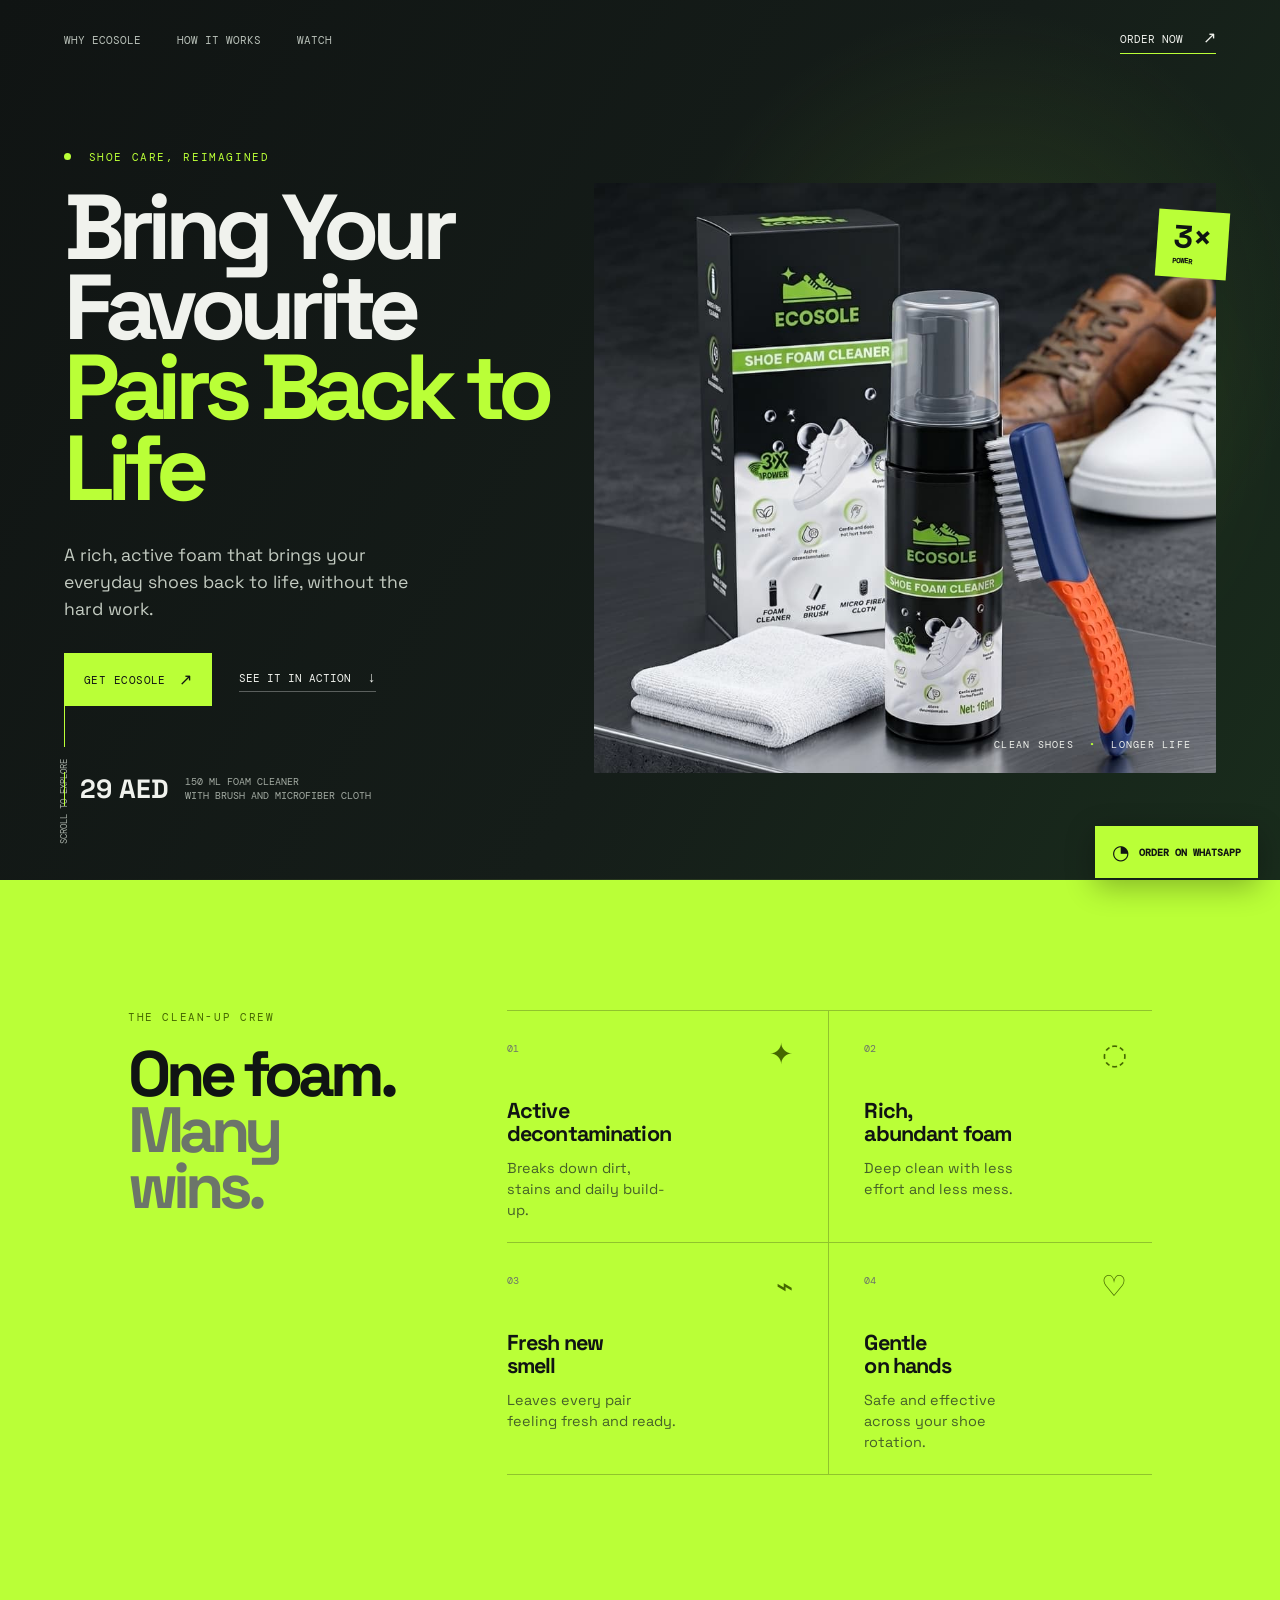
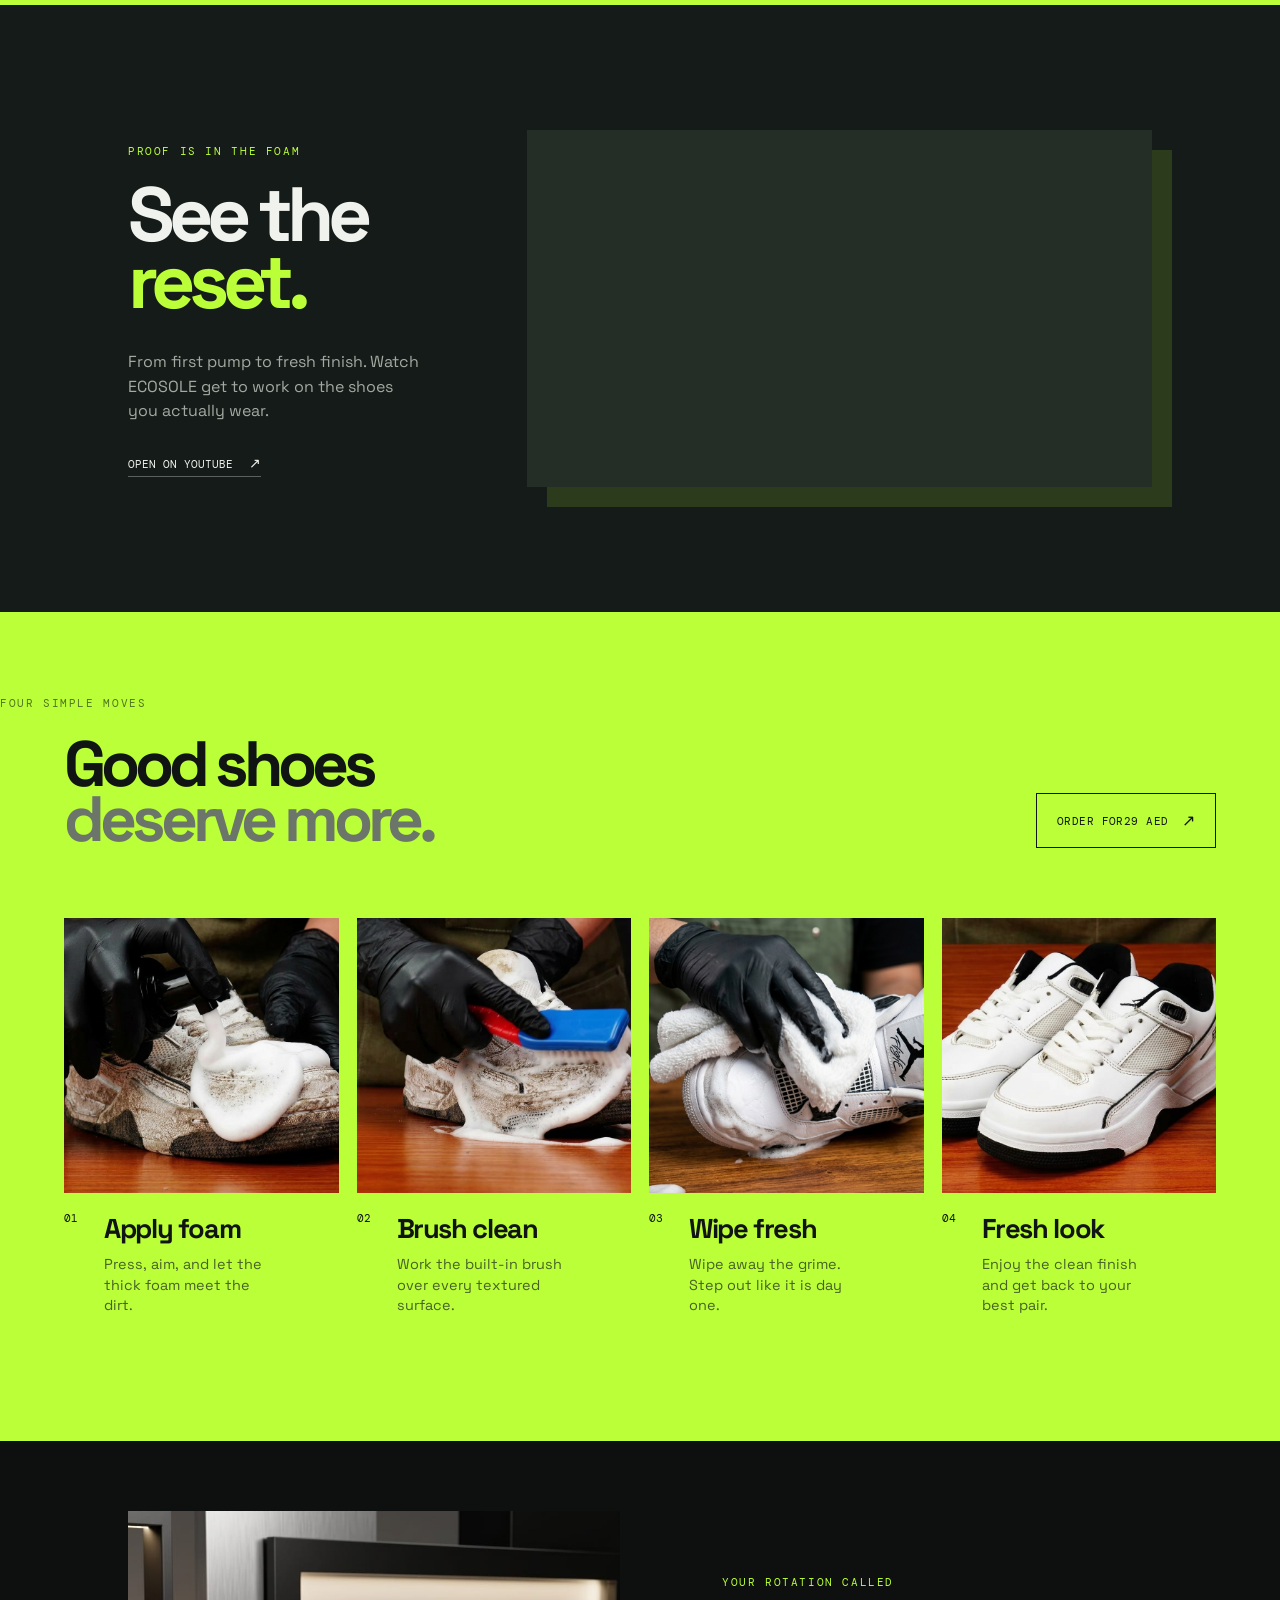
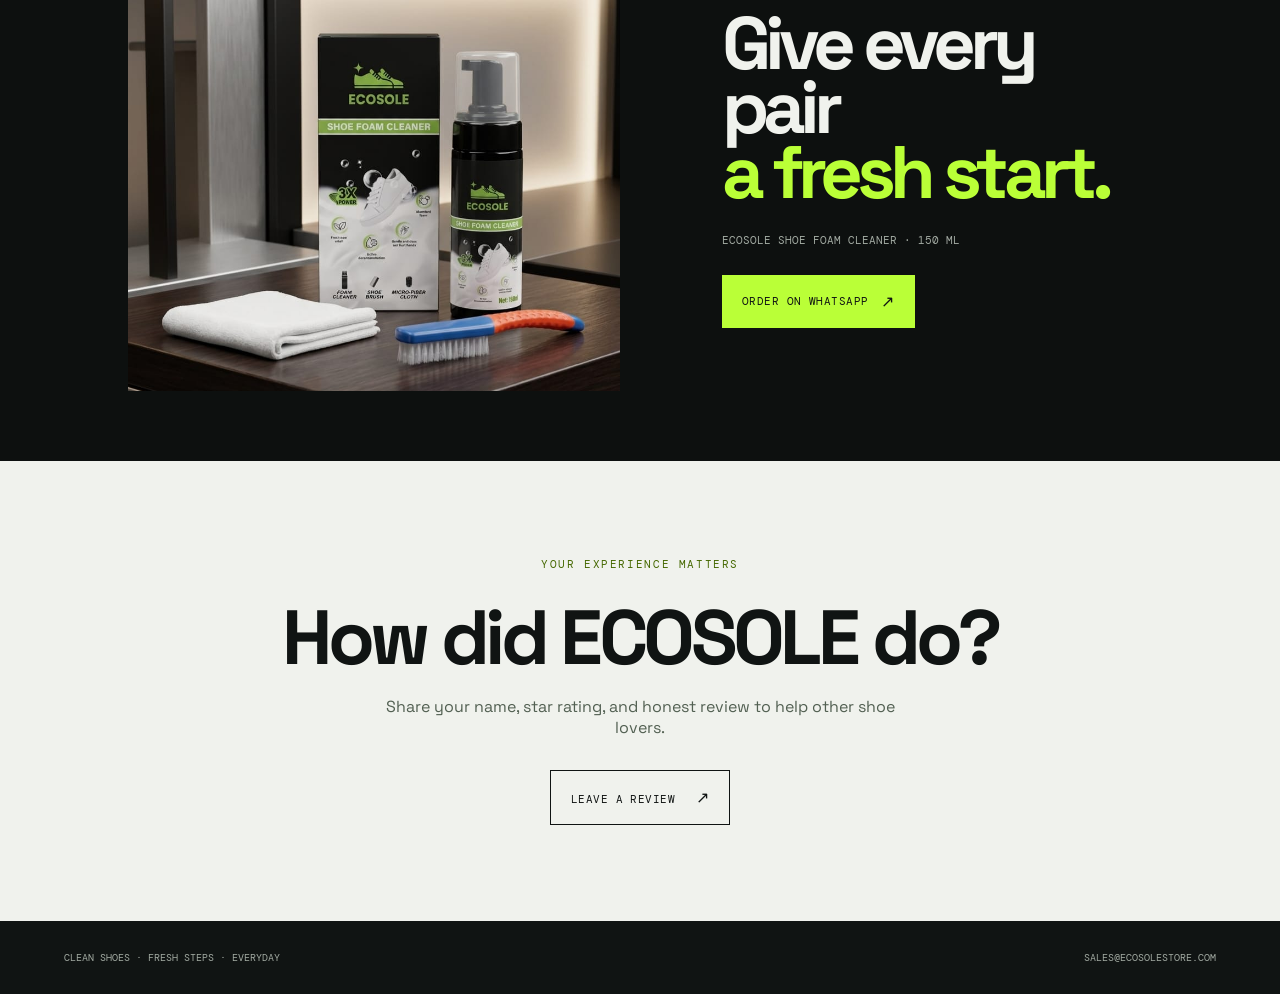
==== commit 4e55d4cf: "Add files via upload" ====
--- a/index.html
+++ b/index.html
@@ -108,7 +108,7 @@
     </section>
   </main>
 
-  <footer class="site-footer"><p>Clean shoes · fresh steps · everyday</p><a data-phone-link href="https://wa.me/971565592944" target="_blank" rel="noopener">+971 56 559 2944</a></footer>
+  <footer class="site-footer"><p>Clean shoes · fresh steps · everyday</p><a href="mailto:sales@ecosolestore.com">sales@ecosolestore.com</a></footer>
   <a class="whatsapp-float" data-order-link href="https://wa.me/971565592944?text=Hi%20ECOSOLE%2C%20I%27d%20like%20to%20order%20the%20shoe%20cleaning%20foam." target="_blank" rel="noopener" aria-label="Order ECOSOLE on WhatsApp"><span>◔</span><b>Order on WhatsApp</b></a>
   <script src="script.js"></script>
 </body>
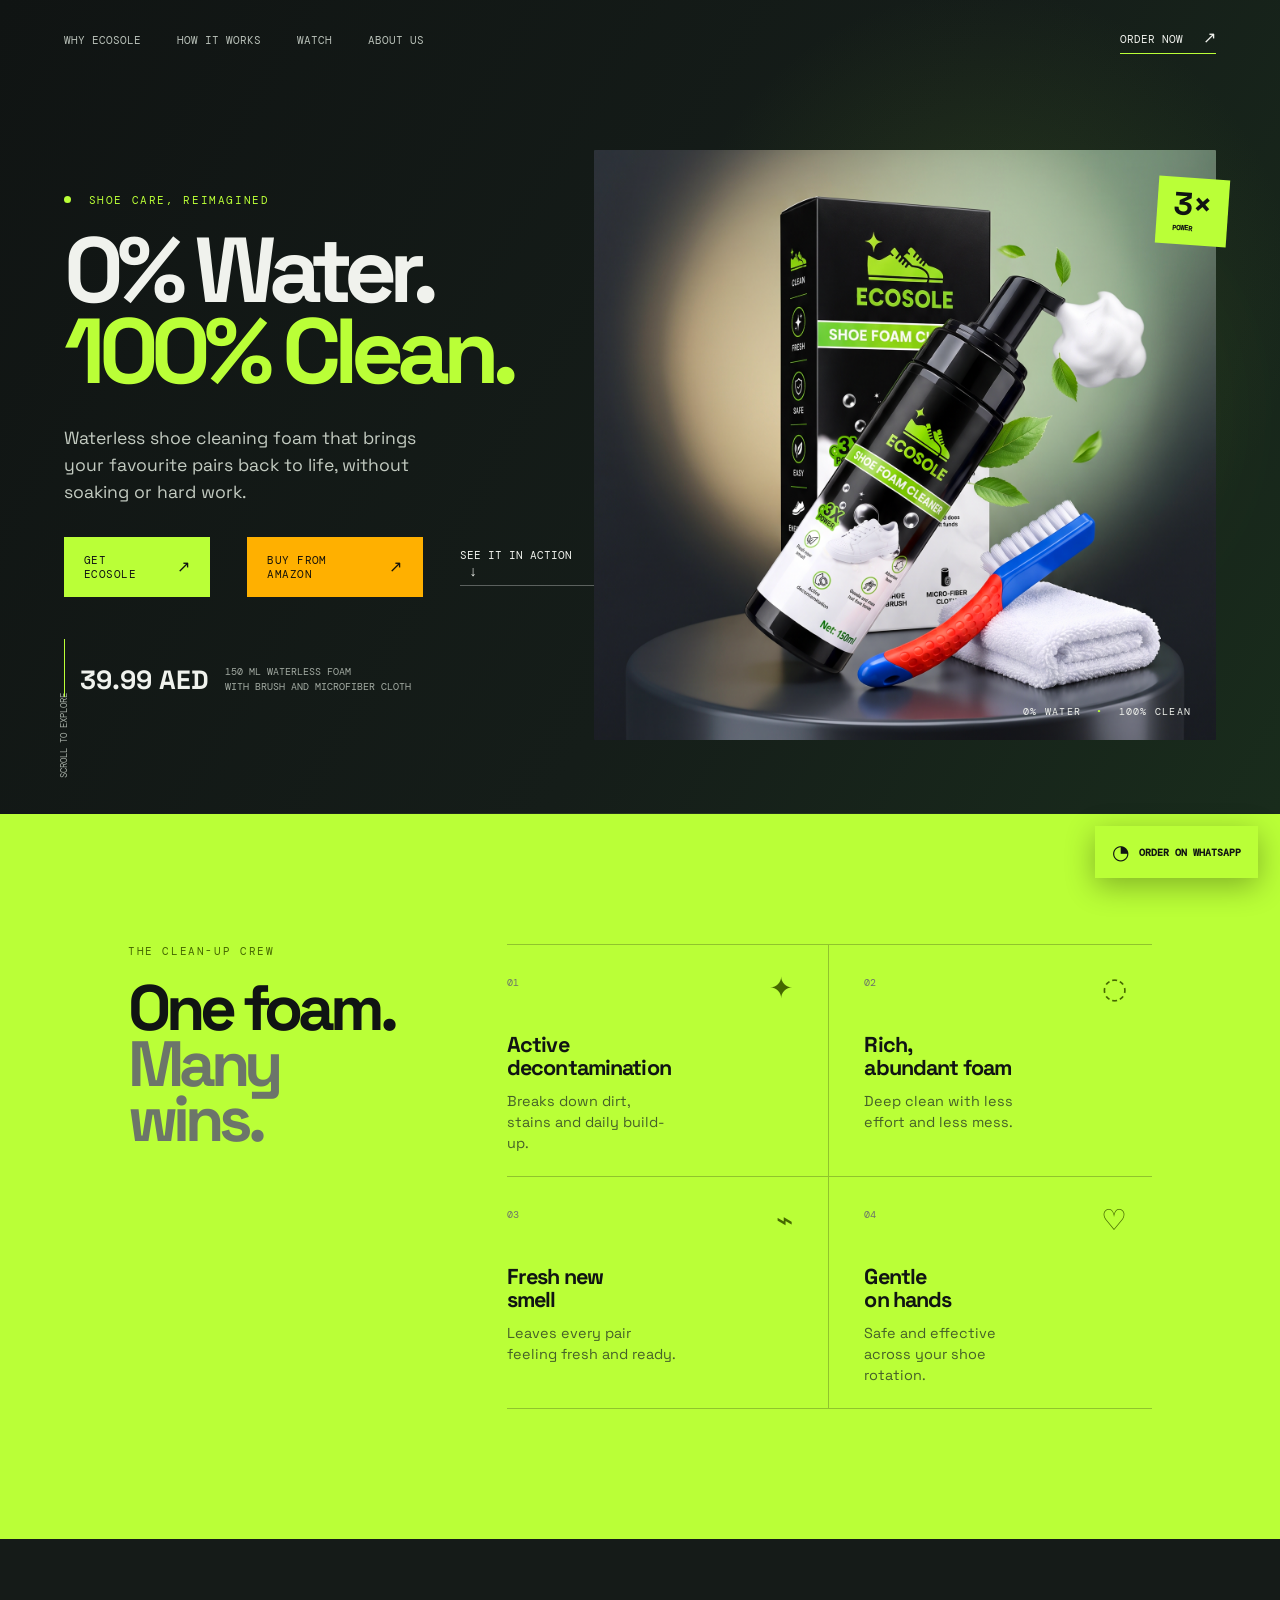
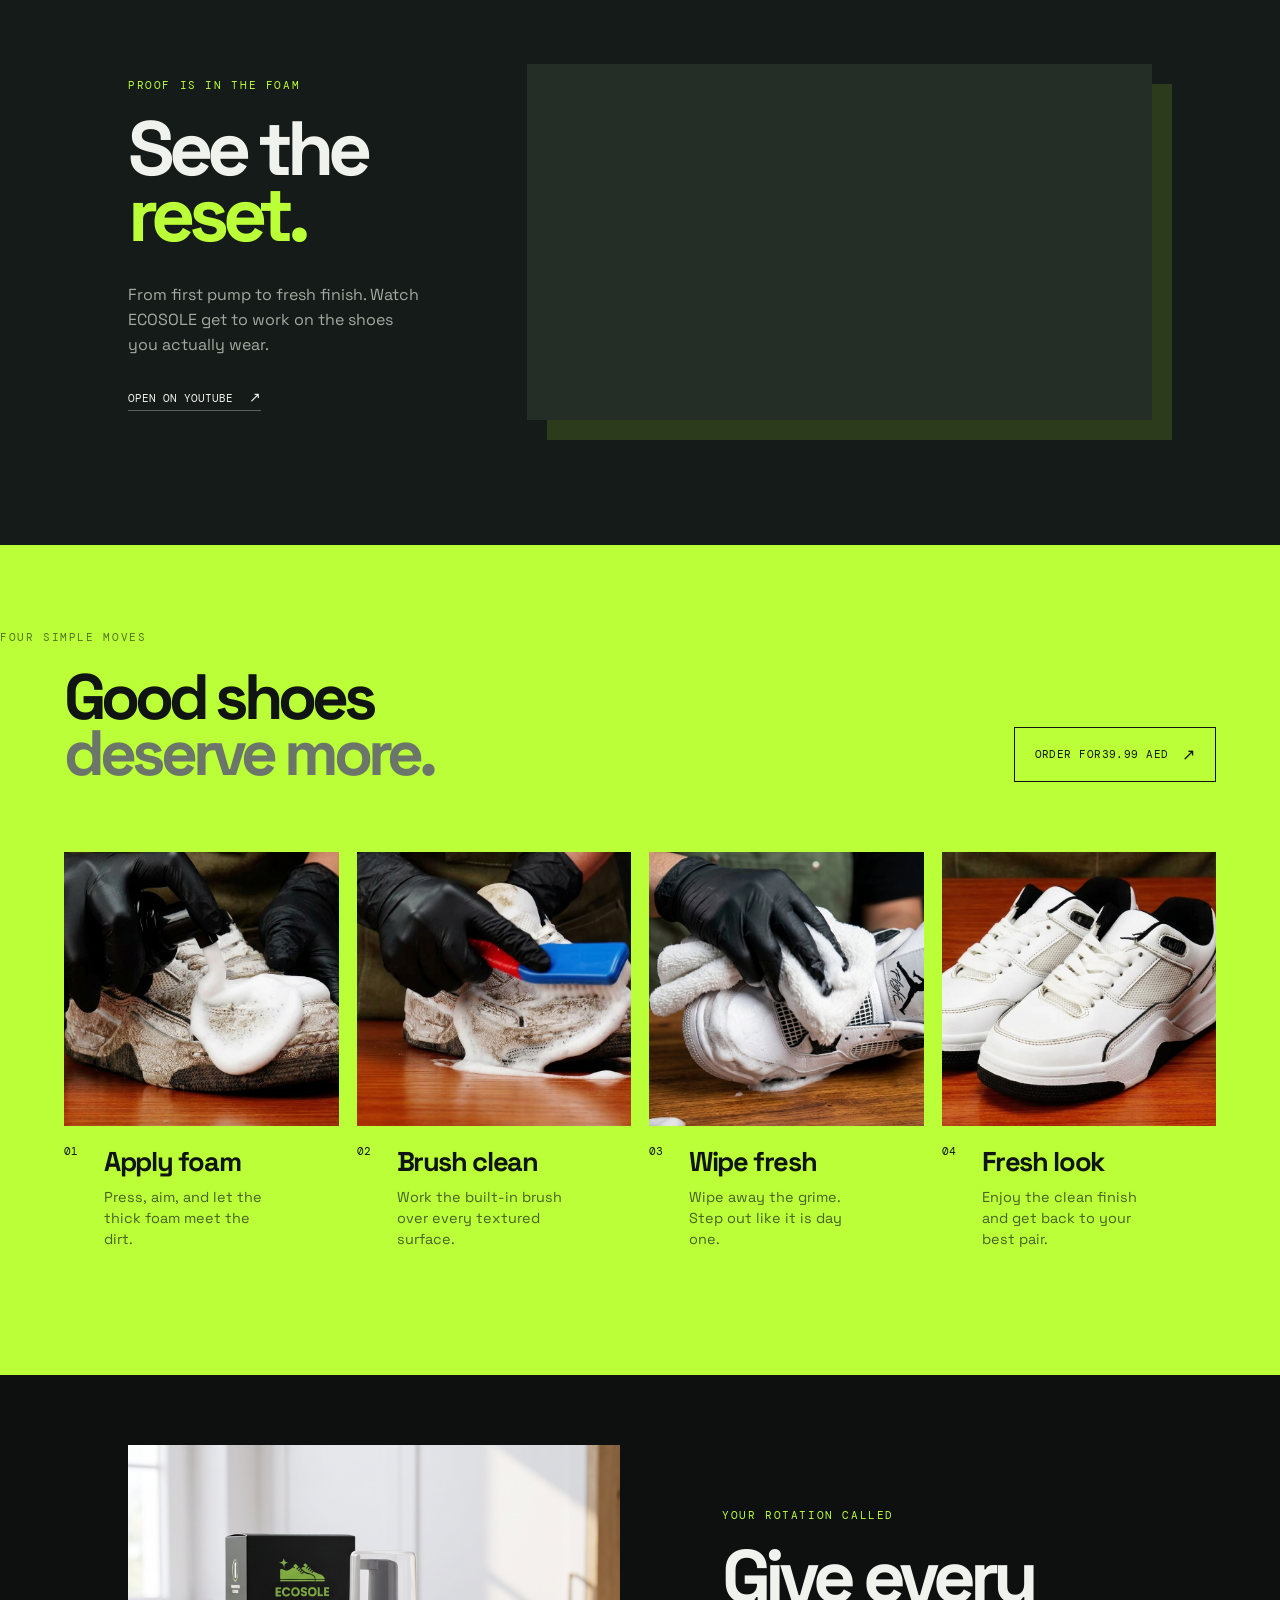
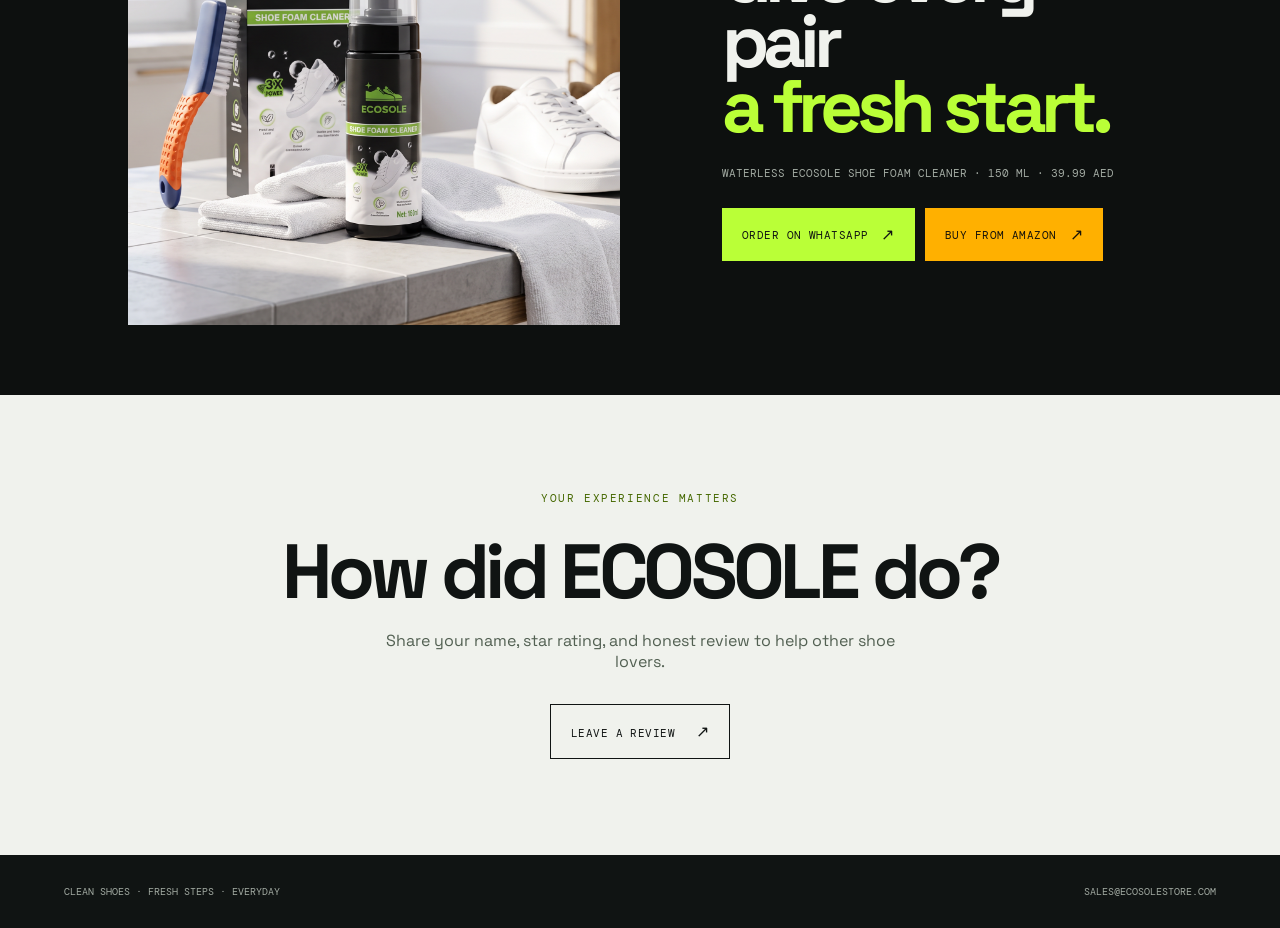
==== commit 4158f0e6: "Add files via upload" ====
--- a/index.html
+++ b/index.html
@@ -3,15 +3,15 @@
 <head>
   <meta charset="UTF-8" />
   <meta name="viewport" content="width=device-width, initial-scale=1.0" />
-  <meta name="description" content="ECOSOLE shoe cleaning foam. Fresh shoes, longer life. Order for 29 AED on WhatsApp." />
+  <meta name="description" content="ECOSOLE waterless shoe cleaning foam in the UAE. 0% water, 100% clean. Shop the 150 ml shoe cleaner for 39.99 AED." />
   <meta property="og:type" content="website" />
   <meta property="og:url" content="https://ecosolestore.com/" />
-  <meta property="og:title" content="ECOSOLE | Fresh steps start here" />
-  <meta property="og:description" content="ECOSOLE shoe cleaning foam for fresh shoes and longer life. Order for 29 AED." />
-  <meta property="og:image" content="https://ecosolestore.com/photos/WhatsApp%20Image%202026-09-22%20at%208.33.49%20PM.jpeg" />
+  <meta property="og:title" content="ECOSOLE | 0% Water. 100% Clean." />
+  <meta property="og:description" content="Waterless shoe cleaning foam for fresh shoes and longer life. Shop ECOSOLE for 39.99 AED." />
+  <meta property="og:image" content="https://ecosolestore.com/NEW%20PHOTOS/Agent_Image___Create_a_premium_hero_product_photograph_for_a_website_homepage__featuring_the_complet.png" />
   <meta property="og:image:alt" content="ECOSOLE shoe foam cleaner with brush and shoe care kit" />
   <meta name="twitter:card" content="summary_large_image" />
-  <title>ECOSOLE | Fresh steps start here</title>
+  <title>ECOSOLE | Waterless Shoe Cleaning Foam</title>
   <link rel="preconnect" href="https://fonts.googleapis.com" />
   <link rel="preconnect" href="https://fonts.gstatic.com" crossorigin />
   <link href="https://fonts.googleapis.com/css2?family=DM+Mono:wght@400;500&family=Space+Grotesk:wght@400;500;600;700&display=swap" rel="stylesheet" />
@@ -32,6 +32,9 @@
     .review-section h2 { font-size: clamp(2.8rem, 6vw, 6rem); letter-spacing: -.06em; line-height: .9; margin: 0 auto 24px; max-width: 760px; }
     .review-section p { color: #526052; margin: 0 auto 32px; max-width: 520px; }
     .review-section .button { display: inline-block; }
+    .amazon-button { background: #ffb000; color: #17130a; }
+    .amazon-button:hover { background: #ffc33d; color: #17130a; }
+    .hero-actions .button, .closing-copy .button { margin-right: 10px; }
     @media (max-width: 800px) {
       .brand { height: 64px; width: 220px; }
       .site-footer .brand { height: 64px; width: 220px; }
@@ -45,6 +48,7 @@
       <a href="#why">Why Ecosole</a>
       <a href="#how">How it works</a>
       <a href="#watch">Watch</a>
+      <a href="about.html">About us</a>
     </nav>
     <a class="header-order" data-order-link href="https://wa.me/971565592944?text=Hi%20ECOSOLE%2C%20I%27d%20like%20to%20order%20the%20shoe%20cleaning%20foam." target="_blank" rel="noopener">Order now <span>↗</span></a>
   </header>
@@ -53,19 +57,20 @@
     <section class="hero">
       <div class="hero-copy reveal">
         <p class="eyebrow"><span class="pulse"></span> Shoe care, reimagined</p>
-        <h1>Bring Your Favourite<br /><em>Pairs Back to Life</em></h1>
-        <p class="hero-text">A rich, active foam that brings your everyday shoes back to life, without the hard work.</p>
+        <h1>0% Water.<br /><em>100% Clean.</em></h1>
+        <p class="hero-text">Waterless shoe cleaning foam that brings your favourite pairs back to life, without soaking or hard work.</p>
         <div class="hero-actions">
-          <a class="button button-lime" data-order-link href="https://wa.me/971565592944?text=Hi%20ECOSOLE%2C%20I%27d%20like%20to%20order%20the%20shoe%20cleaning%20foam." target="_blank" rel="noopener">Get ECOSOLE <span>↗</span></a>
+          <a class="button button-lime" data-order-link href="https://wa.me/971565592944?text=Hi%20ECOSOLE%2C%20I%27d%20like%20to%20order%20the%20waterless%20shoe%20cleaning%20foam%20for%2039.99%20AED." target="_blank" rel="noopener">Get ECOSOLE <span>↗</span></a>
+          <a class="button amazon-button" href="https://www.amazon.ae/dp/B0H6M5FCLK" target="_blank" rel="noopener">Buy from Amazon <span>↗</span></a>
           <a class="text-link" href="#watch">See it in action <span>↓</span></a>
         </div>
-        <div class="hero-note"><strong data-price>29 AED</strong><span>150 ml foam cleaner<br />with brush and microfiber cloth</span></div>
+        <div class="hero-note"><strong data-price>39.99 AED</strong><span>150 ml waterless foam<br />with brush and microfiber cloth</span></div>
       </div>
       <div class="hero-visual reveal reveal-delay">
         <div class="hero-glow"></div>
         <div class="hero-tag">3×<small>POWER</small></div>
-        <img src="photos/WhatsApp Image 2026-09-22 at 8.33.49 PM.jpeg" alt="ECOSOLE shoe foam cleaner with brush and shoe care kit" />
-        <p class="image-caption">CLEAN SHOES <span>•</span> LONGER LIFE</p>
+        <img src="NEW PHOTOS/Agent_Image___Create_a_premium_hero_product_photograph_for_a_website_homepage__featuring_the_complet.png" alt="ECOSOLE waterless shoe cleaning foam with brush and microfiber cloth" />
+        <p class="image-caption">0% WATER <span>•</span> 100% CLEAN</p>
       </div>
       <div class="scroll-cue"><span>Scroll to explore</span><i></i></div>
     </section>
@@ -86,7 +91,7 @@
     </section>
 
     <section class="how-section" id="how">
-      <div class="how-heading reveal"><p class="eyebrow">Four simple moves</p><h2>Good shoes<br /><span>deserve more.</span></h2><a class="button button-dark" data-order-link href="https://wa.me/971565592944?text=Hi%20ECOSOLE%2C%20I%27d%20like%20to%20order%20the%20shoe%20cleaning%20foam." target="_blank" rel="noopener">Order for <span data-price>29 AED</span> <span>↗</span></a></div>
+      <div class="how-heading reveal"><p class="eyebrow">Four simple moves</p><h2>Good shoes<br /><span>deserve more.</span></h2><a class="button button-dark" data-order-link href="https://wa.me/971565592944?text=Hi%20ECOSOLE%2C%20I%27d%20like%20to%20order%20the%20waterless%20shoe%20cleaning%20foam%20for%2039.99%20AED." target="_blank" rel="noopener">Order for <span data-price>39.99 AED</span> <span>↗</span></a></div>
       <div class="steps four-steps">
         <article class="step reveal"><div class="step-image"><img src="photos/WhatsApp Image 2026-09-22 at 8.33.51 PM.jpeg" alt="Applying ECOSOLE foam to a shoe" /></div><div class="step-meta"><span>01</span><h3>Apply foam</h3><p>Press, aim, and let the thick foam meet the dirt.</p></div></article>
         <article class="step reveal"><div class="step-image"><img src="photos/WhatsApp Image 2026-09-22 at 8.33.50 PM (2).jpeg" alt="Brushing a shoe with the ECOSOLE brush" /></div><div class="step-meta"><span>02</span><h3>Brush clean</h3><p>Work the built-in brush over every textured surface.</p></div></article>
@@ -96,8 +101,8 @@
     </section>
 
     <section class="closing-cta">
-      <div class="closing-image"><img src="photos/WhatsApp Image 2026-09-22 at 8.33.50 PM.jpeg" alt="ECOSOLE shoe foam cleaner product" /></div>
-      <div class="closing-copy"><p class="eyebrow">Your rotation called</p><h2>Give every pair<br /><em>a fresh start.</em></h2><p>ECOSOLE Shoe Foam Cleaner · 150 ml</p><a class="button button-lime" data-order-link href="https://wa.me/971565592944?text=Hi%20ECOSOLE%2C%20I%27d%20like%20to%20order%20the%20shoe%20cleaning%20foam." target="_blank" rel="noopener">Order on WhatsApp <span>↗</span></a></div>
+      <div class="closing-image"><img src="NEW PHOTOS/Agent_Image___Arrange_the_ECOSOLE_shoe_foam_cleaner_kit_on_a_light_gray_tiled_countertop_in_a_bright.png" alt="ECOSOLE waterless shoe cleaning foam kit with brush and microfiber cloth" /></div>
+      <div class="closing-copy"><p class="eyebrow">Your rotation called</p><h2>Give every pair<br /><em>a fresh start.</em></h2><p>Waterless ECOSOLE Shoe Foam Cleaner · 150 ml · 39.99 AED</p><a class="button button-lime" data-order-link href="https://wa.me/971565592944?text=Hi%20ECOSOLE%2C%20I%27d%20like%20to%20order%20the%20waterless%20shoe%20cleaning%20foam%20for%2039.99%20AED." target="_blank" rel="noopener">Order on WhatsApp <span>↗</span></a><a class="button amazon-button" href="https://www.amazon.ae/dp/B0H6M5FCLK" target="_blank" rel="noopener">Buy from Amazon <span>↗</span></a></div>
     </section>
 
     <section class="review-section" id="reviews">
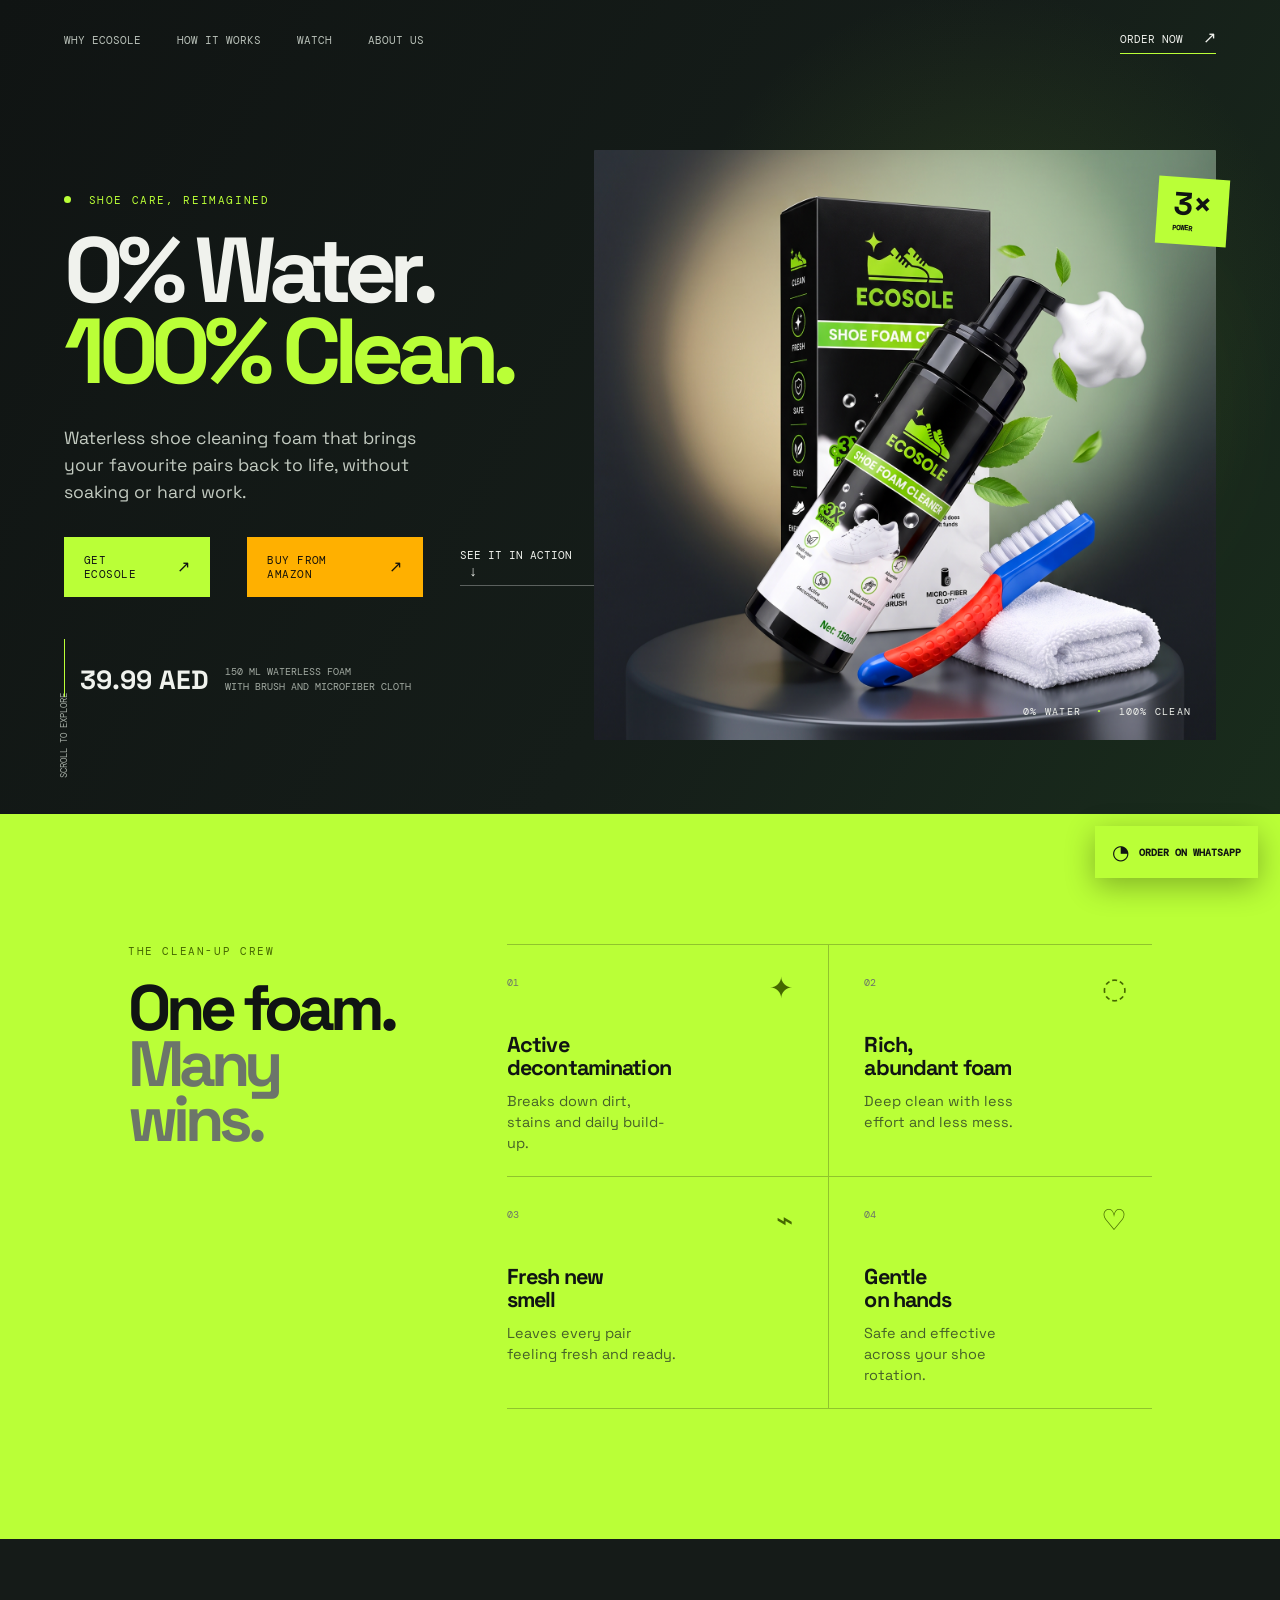
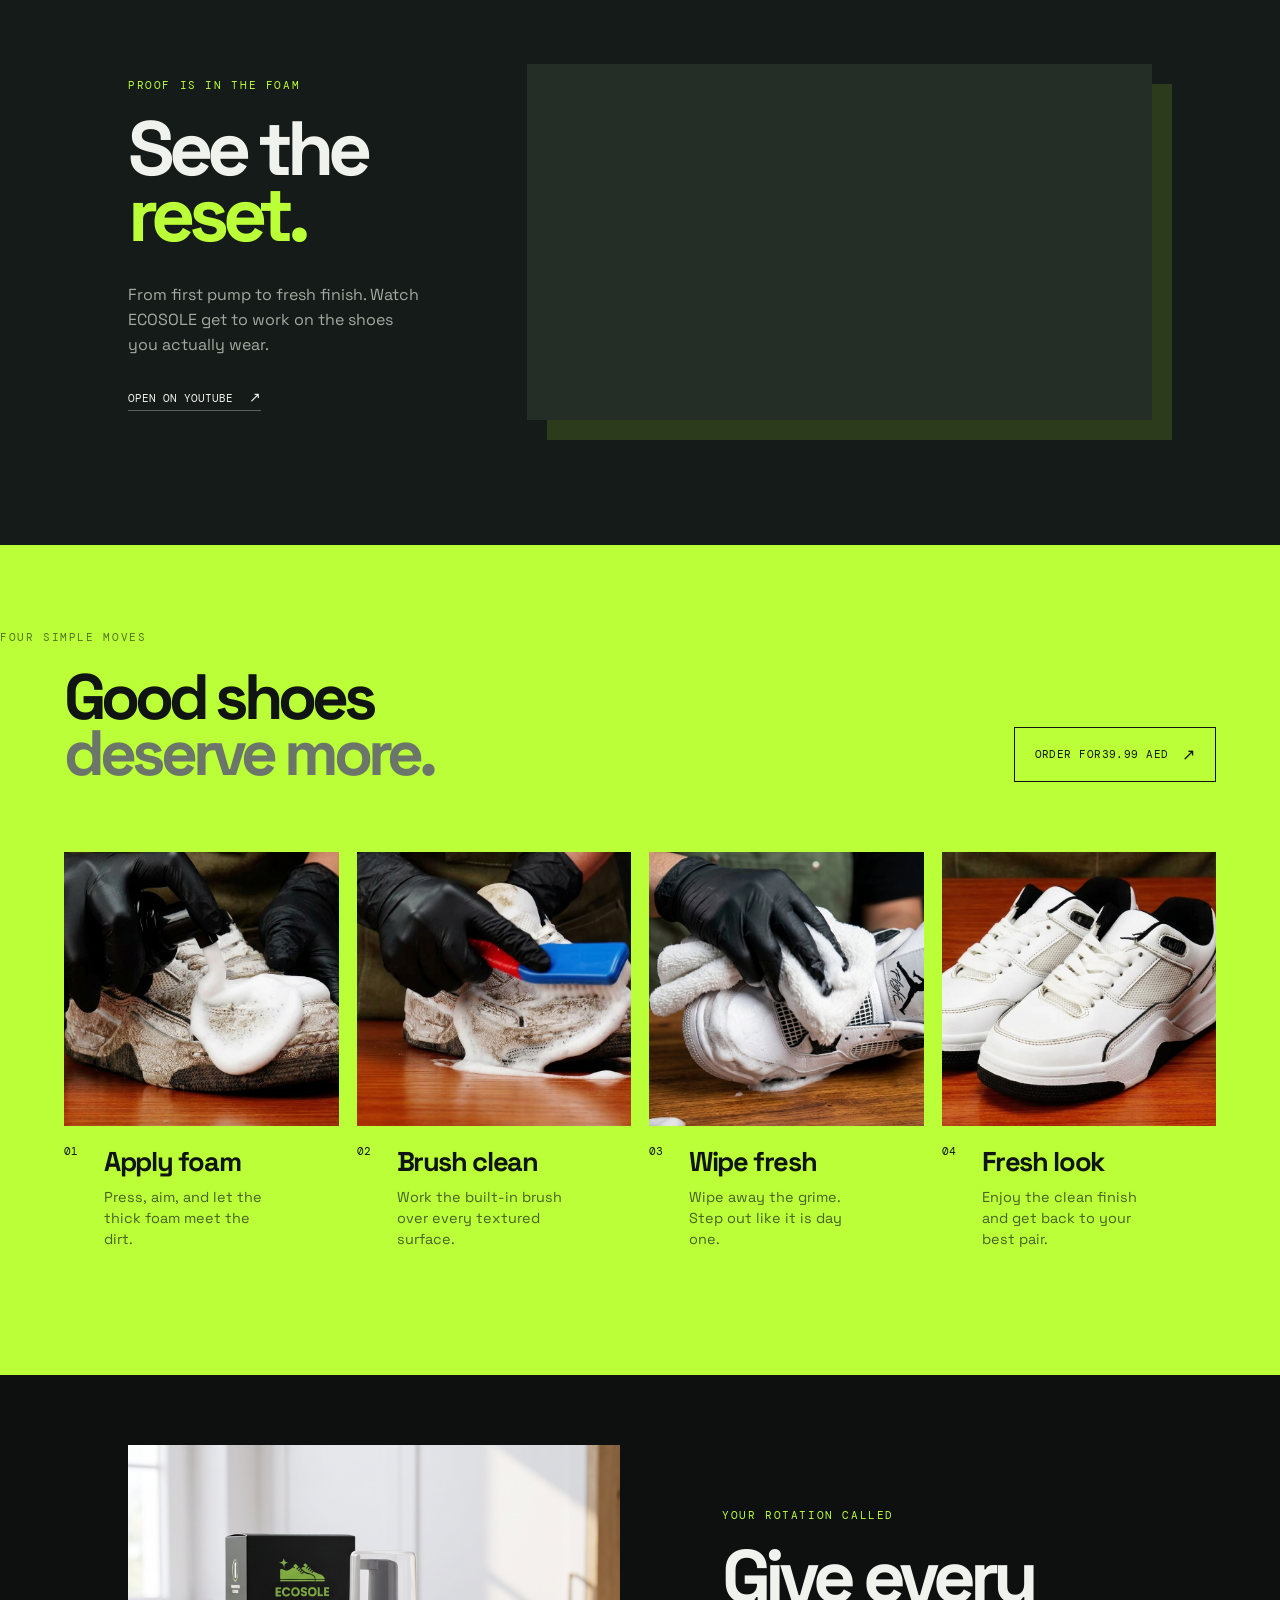
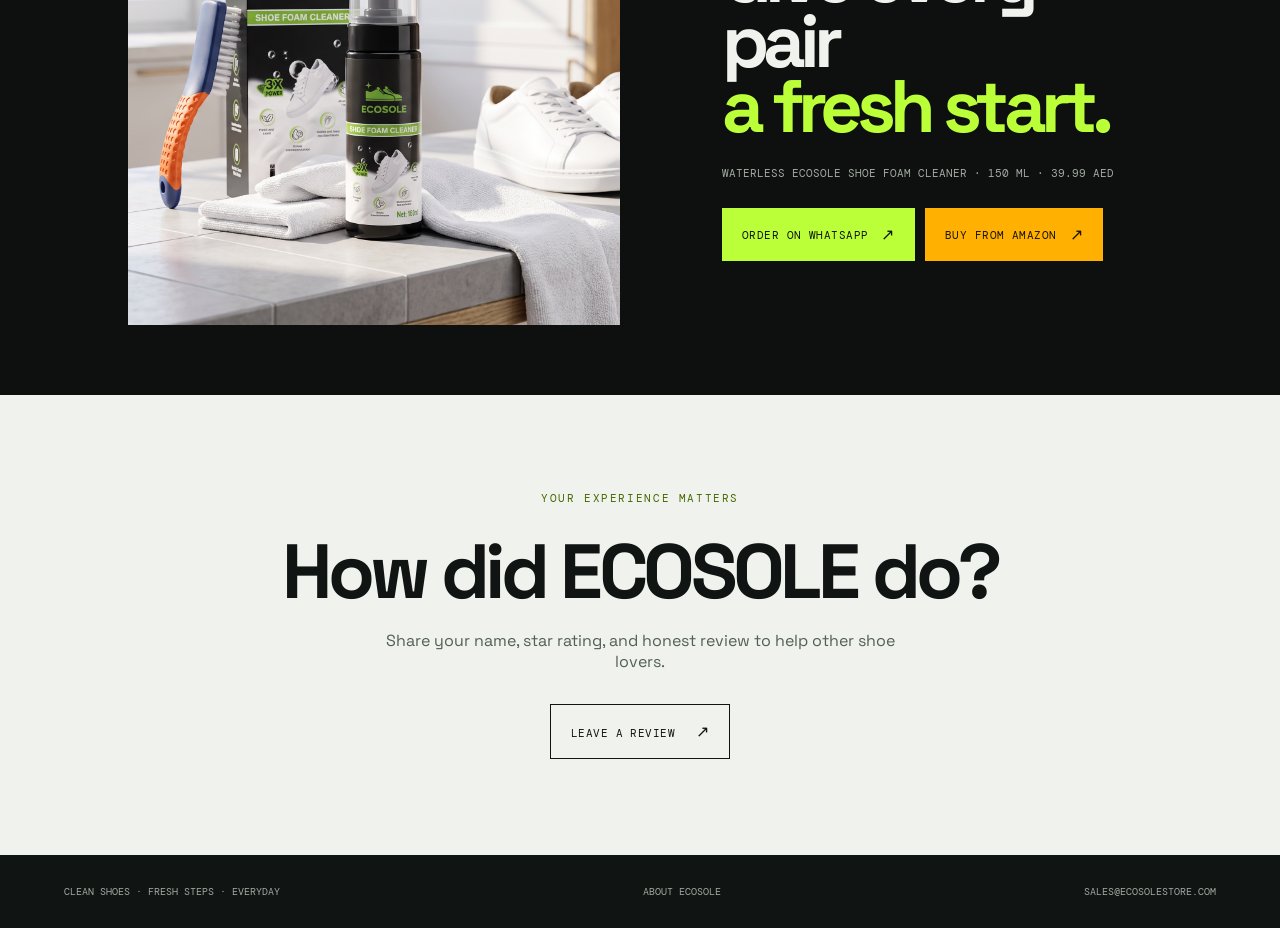
==== commit 0f701c30: "Add files via upload" ====
--- a/index.html
+++ b/index.html
@@ -113,7 +113,7 @@
     </section>
   </main>
 
-  <footer class="site-footer"><p>Clean shoes · fresh steps · everyday</p><a href="mailto:sales@ecosolestore.com">sales@ecosolestore.com</a></footer>
+  <footer class="site-footer"><p>Clean shoes · fresh steps · everyday</p><a href="about.html">About ECOSOLE</a><a href="mailto:sales@ecosolestore.com">sales@ecosolestore.com</a></footer>
   <a class="whatsapp-float" data-order-link href="https://wa.me/971565592944?text=Hi%20ECOSOLE%2C%20I%27d%20like%20to%20order%20the%20shoe%20cleaning%20foam." target="_blank" rel="noopener" aria-label="Order ECOSOLE on WhatsApp"><span>◔</span><b>Order on WhatsApp</b></a>
   <script src="script.js"></script>
 </body>
